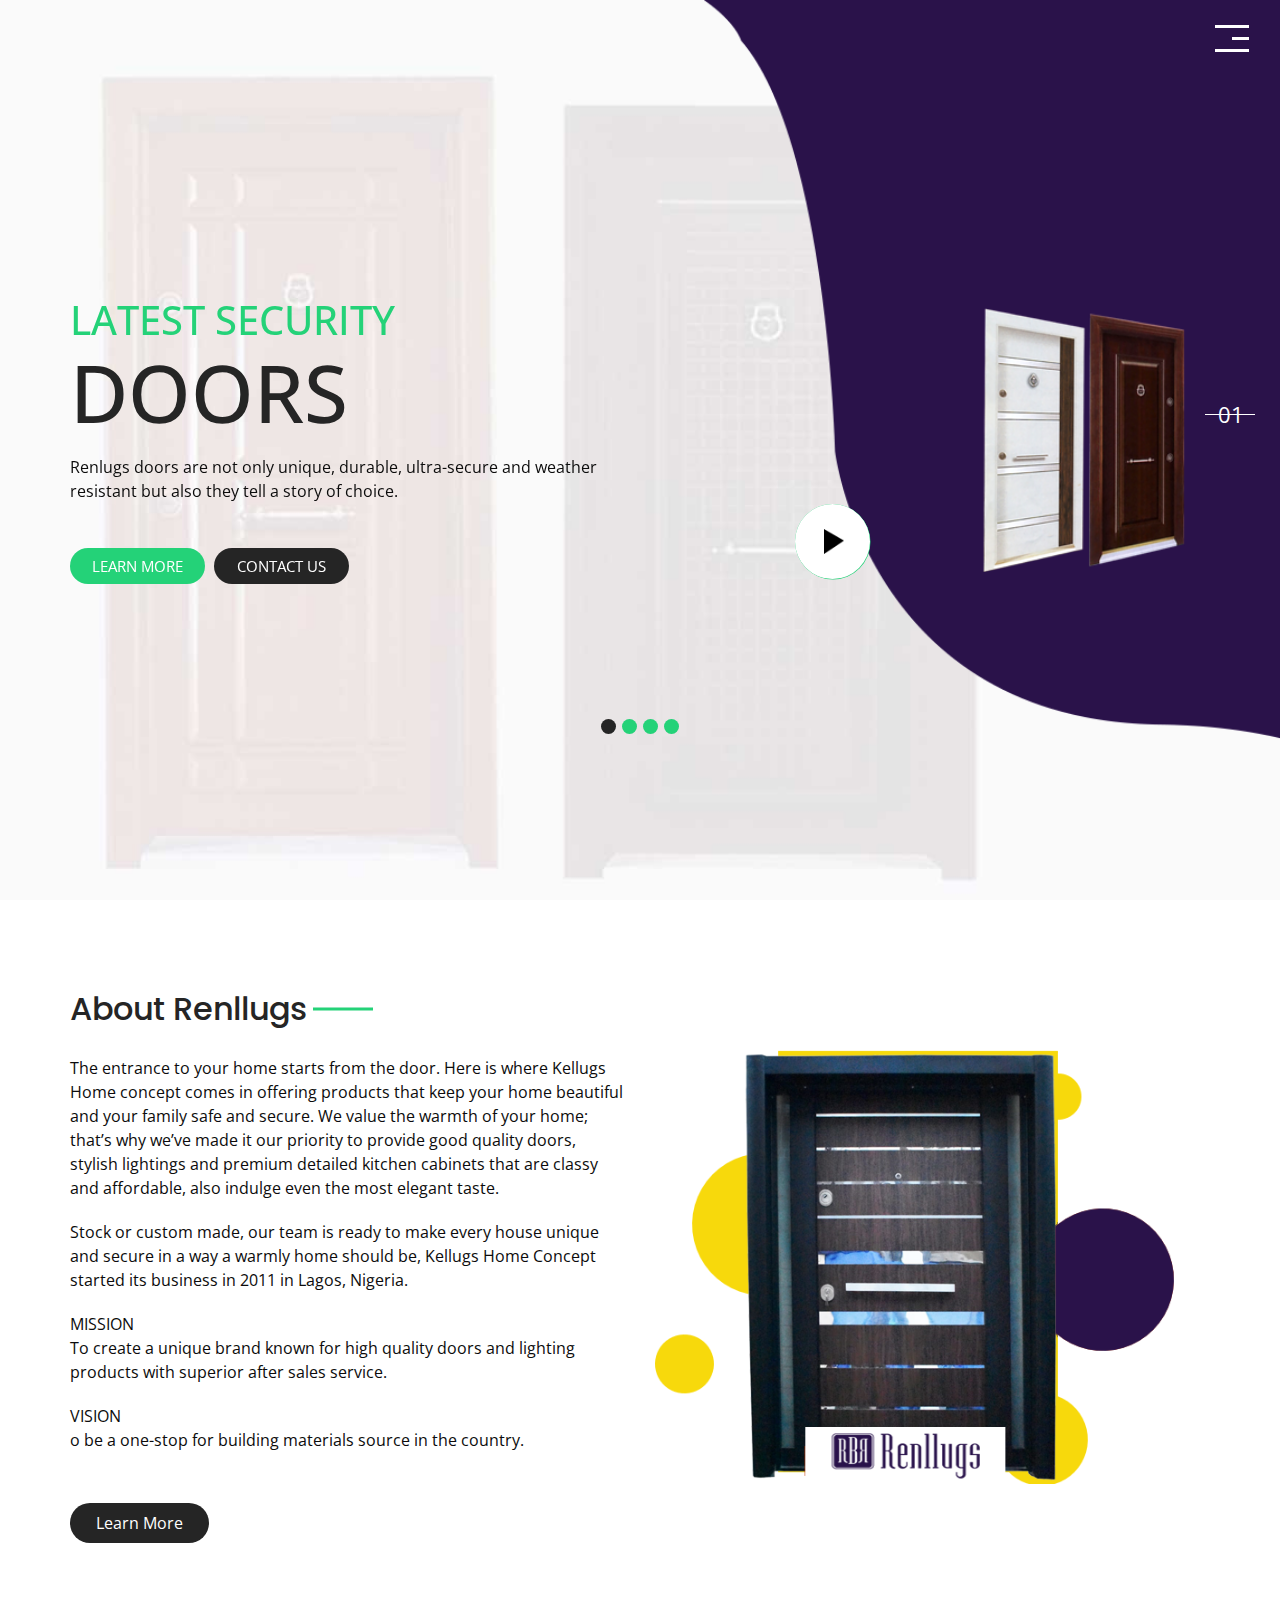
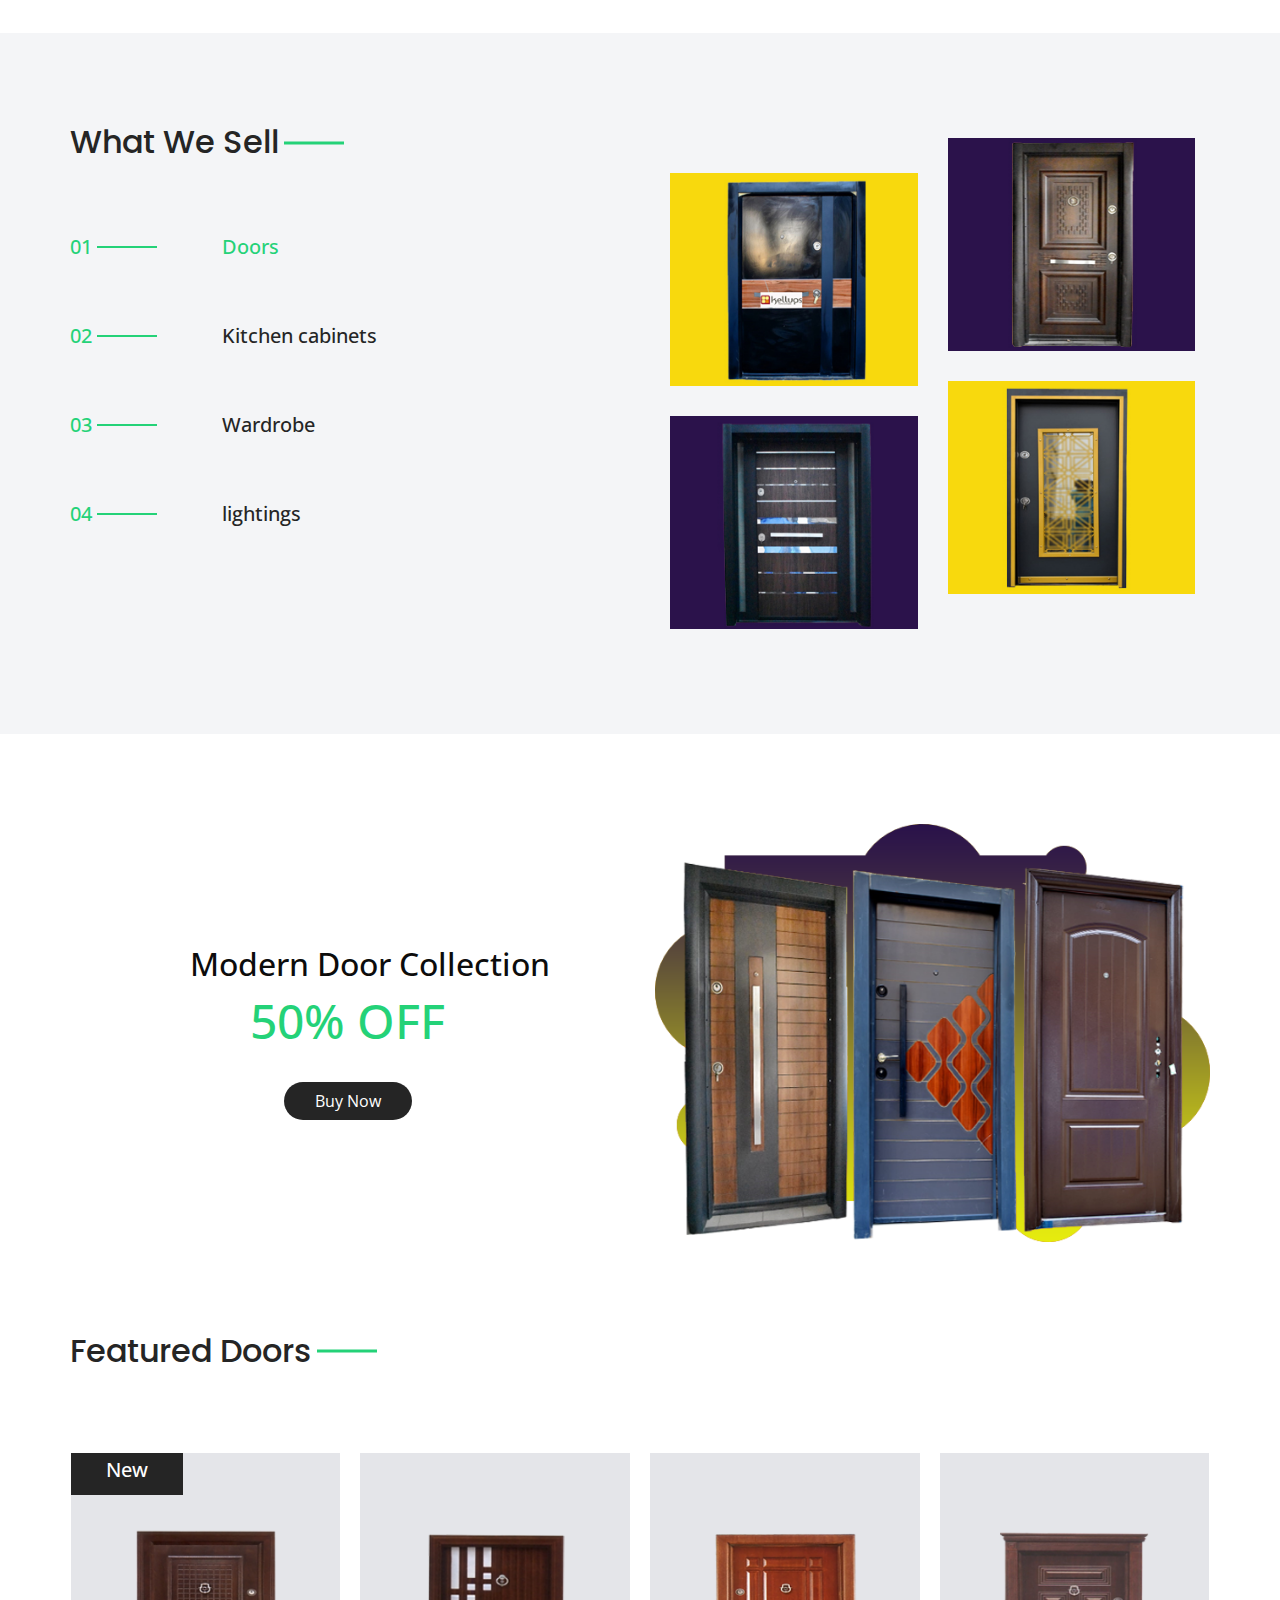
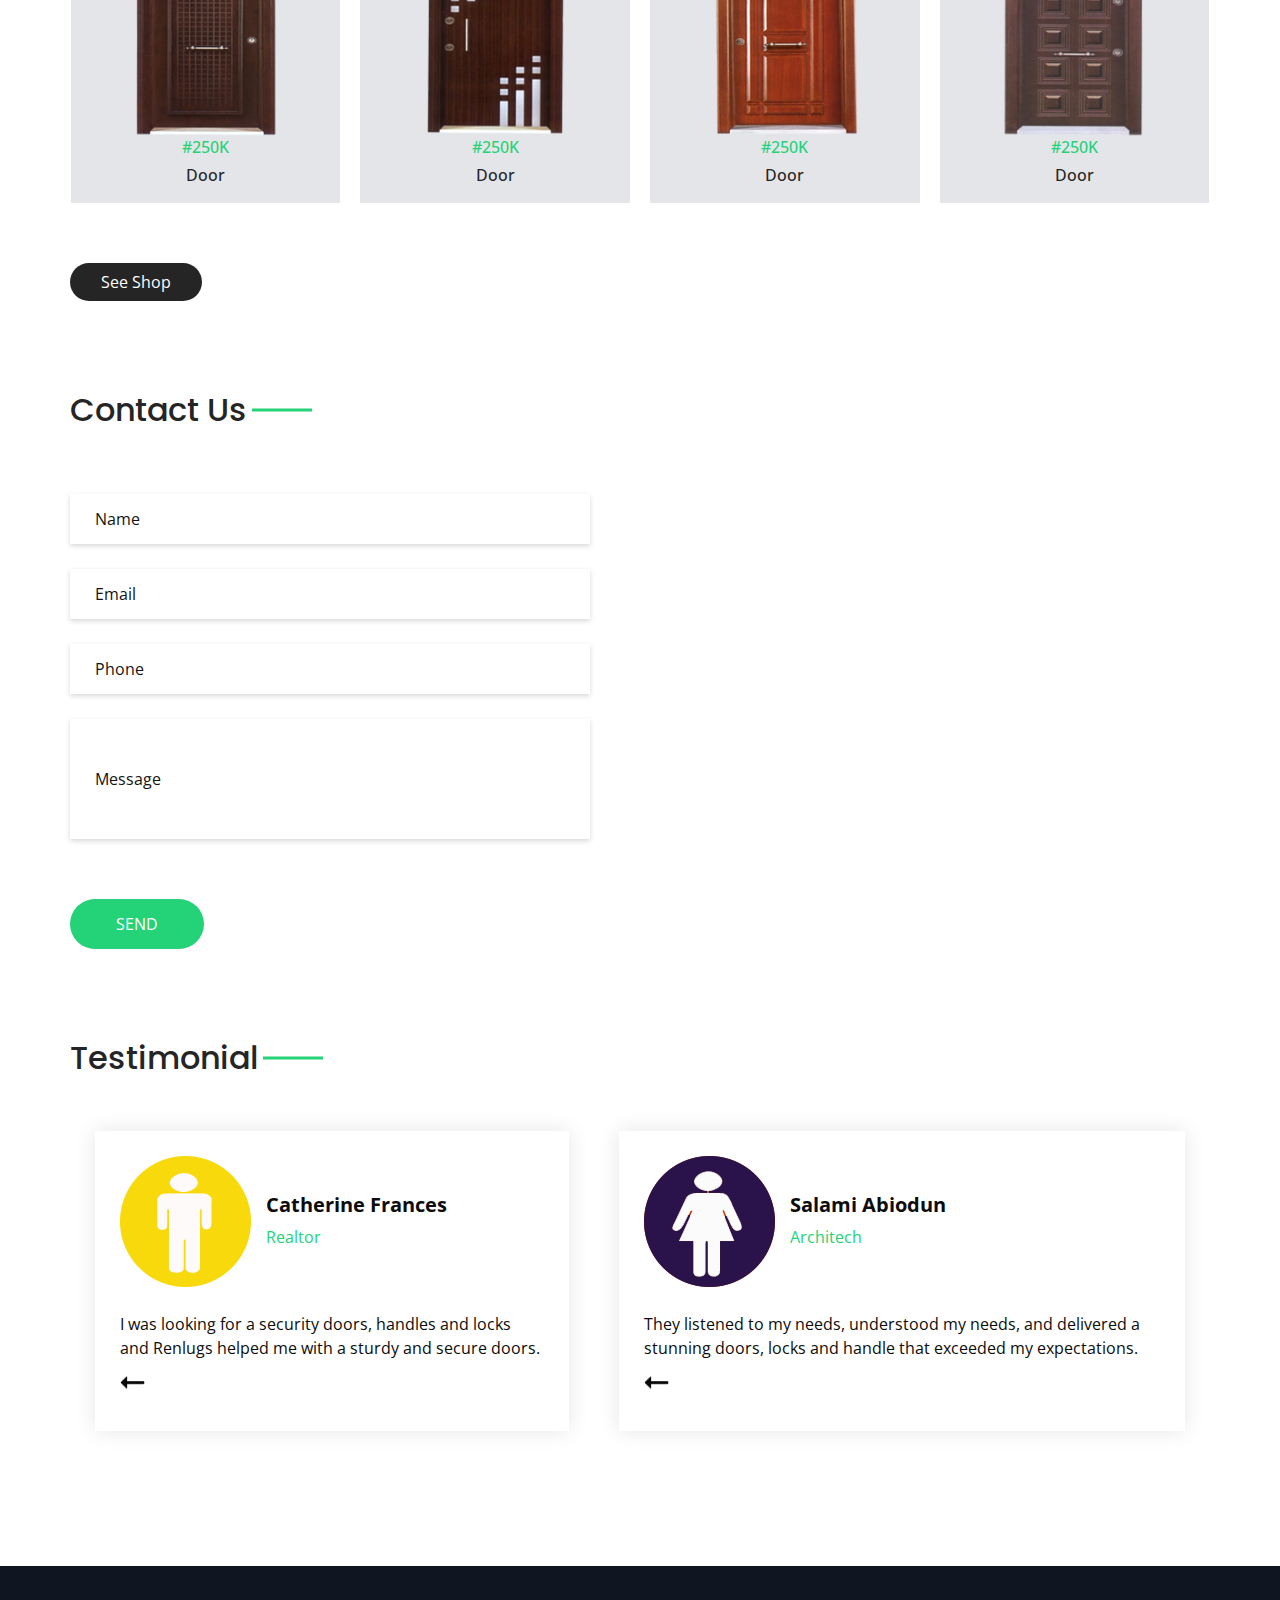
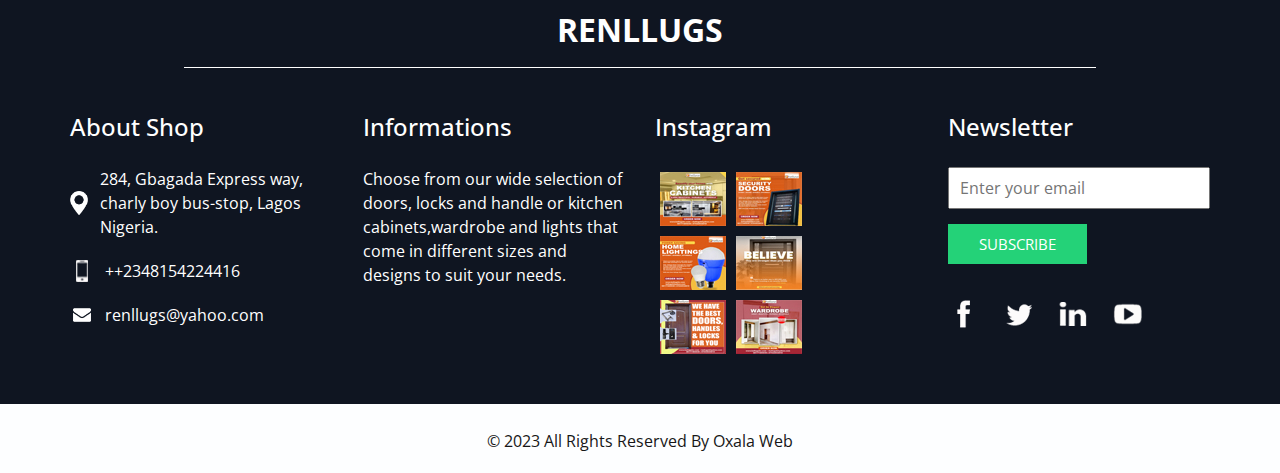
==== index.html @ b31d3976 "Update" ====
<!DOCTYPE html>
<html>

<head>
  <!-- Basic -->
  <meta charset="utf-8" />
  <meta http-equiv="X-UA-Compatible" content="IE=edge" />
  <!-- Mobile Metas -->
  <meta name="viewport" content="width=device-width, initial-scale=1, shrink-to-fit=no" />
  <!-- Site Metas -->
  <meta name="keywords" content="" />
  <meta name="description" content="" />
  <meta name="author" content="" />

  <title>Renllugs</title>

  <!-- slider stylesheet -->
  <link rel="stylesheet" type="text/css"
    href="https://cdnjs.cloudflare.com/ajax/libs/OwlCarousel2/2.1.3/assets/owl.carousel.min.css" />

  <!-- bootstrap core css -->
  <link rel="stylesheet" type="text/css" href="css/bootstrap.css" />

  <!-- fonts style -->
  <link href="https://fonts.googleapis.com/css?family=Open+Sans:400,700|Poppins:400,700&display=swap" rel="stylesheet">
  <!-- Custom styles for this template -->
  <link href="css/style.css" rel="stylesheet" />
  <!-- responsive style -->
  <link href="css/responsive.css" rel="stylesheet" />
</head>

<body>
  <div class="hero_area">
    <!-- header section strats -->
    <header class="header_section">
      <div class="container-fluid">
        <nav class="navbar navbar-expand-lg custom_nav-container">
          <a class="navbar-brand" href="index.html">
            <img src="images/logo.png" alt="" />
          </a>
          <button class="navbar-toggler" type="button" data-toggle="collapse" data-target="#navbarSupportedContent"
            aria-controls="navbarSupportedContent" aria-expanded="false" aria-label="Toggle navigation">
            <span class="navbar-toggler-icon"></span>
          </button>

          <div class="collapse navbar-collapse" id="navbarSupportedContent">
            <ul class="navbar-nav  ">
              <li class="nav-item active">
                <a class="nav-link" href="index.html">Home <span class="sr-only">(current)</span></a>
              </li>
              <li class="nav-item">
                <a class="nav-link" href="about.html"> About</a>
              </li>
              <li class="nav-item">
                <a class="nav-link" href="shop.html">Shop </a>
              </li>
              <li class="nav-item">
                <a class="nav-link" href="furniture.html"> Products </a>
              </li>
              <li class="nav-item">
                <a class="nav-link" href="contact.html">Contact us</a>
              </li>
            </ul>
            <div class="user_option">
              <a href="">
                <img src="images/user.png" alt="">
                <span>
                  Login
                </span>
              </a>
              <form class="form-inline my-2 my-lg-0 ml-0 ml-lg-4 mb-3 mb-lg-0">
                <button class="btn  my-2 my-sm-0 nav_search-btn" type="submit"></button>
              </form>
            </div>
          </div>
          <div>
            <div class="custom_menu-btn ">
              <button>
                <span class=" s-1">

                </span>
                <span class="s-2">

                </span>
                <span class="s-3">

                </span>
              </button>
            </div>
          </div>

        </nav>
      </div>
    </header>
    <!-- end header section -->
    <!-- slider section -->
    <section class="slider_section ">
      <div class="play_btn">
        <a href="#">
          <img src="images/play.png" alt="">
        </a>
      </div>
      <div class="number_box">
        <div>
          <ol class="carousel-indicators indicator-2">
            <li data-target="#carouselExampleIndicators" data-slide-to="0" class="active">01</li>
            <li data-target="#carouselExampleIndicators" data-slide-to="1">02</li>
            <li data-target="#carouselExampleIndicators" data-slide-to="2">03</li>
            <li data-target="#carouselExampleIndicators" data-slide-to="3">04</li>
          </ol>
        </div>
      </div>
      <div class="container">
        <div id="carouselExampleIndicators" class="carousel slide" data-ride="carousel">
          <ol class="carousel-indicators">
            <li data-target="#carouselExampleIndicators" data-slide-to="0" class="active"></li>
            <li data-target="#carouselExampleIndicators" data-slide-to="1"></li>
            <li data-target="#carouselExampleIndicators" data-slide-to="2"></li>
            <li data-target="#carouselExampleIndicators" data-slide-to="3"></li>
          </ol>
          <div class="carousel-inner">
            <div class="carousel-item active">
              <div class="row">
                <div class="col-md-6">
                  <div class="detail-box">
                    <h1>
                      Latest Security
                      <span>
                        Doors 
                      </span>
                    </h1>
                    <p>
                      Renlugs doors are not only unique, durable, ultra-secure and weather resistant but also they tell a story of choice.
                    </p>
                    <div class="btn-box">
                      <a href="" class="btn-1">
                        Learn More
                      </a>
                      <a href="" class="btn-2">
                        Contact us
                      </a>
                    </div>
                  </div>
                </div>
                <div class="col-md-6 img-container">
                  <div class="img-box">
                    <img src="images/doors.png" alt="doors">
                  </div>
                </div>
              </div>
            </div>
            <div class="carousel-item ">
              <div class="row">
                <div class="col-md-6">
                  <div class="detail-box">
                    <h1>
                      The Modern
                      <span>
                        Kitchen
                      </span>
                    </h1>
                    <p>
                      Kellugs Home concept create high-end and sleek kitchen cabinets with variable designs
                    </p>
                    <div class="btn-box">
                      <a href="" class="btn-1">
                        Read More
                      </a>
                      <a href="" class="btn-2">
                        Contact us
                      </a>
                    </div>
                  </div>
                </div>
                <div class="col-md-6 img-container">
                  <div class="img-box">
                    <img src="images/kitchen.png" alt="kitchen">
                  </div>
                </div>
              </div>
            </div>
            <div class="carousel-item ">
              <div class="row">
                <div class="col-md-6">
                  <div class="detail-box">
                    <h1>
                      Customised
                      <span>
                        Wardrobe
                      </span>
                    </h1>
                    <p>
                      Kellugs Home concept create modern, elegant and sleek kitchen cabinets for your home
                    </p>
                    <div class="btn-box">
                      <a href="" class="btn-1">
                        Read More
                      </a>
                      <a href="" class="btn-2">
                        Contact us
                      </a>
                    </div>
                  </div>
                </div>
                <div class="col-md-6 img-container">
                  <div class="img-box">
                    <img src="images/wardrobe.png" alt="wardrobe">
                  </div>
                </div>
              </div>
            </div>
            <div class="carousel-item ">
              <div class="row">
                <div class="col-md-6">
                  <div class="detail-box">
                    <h1>
                      Ambience
                      <span>
                        Lightings
                      </span>
                    </h1>
                    <p>
                      We sell elegant, energy efficient chandeliers, ceiling fittings and lightings that turn your home or office into a bright and cozy place
                    </p>
                    <div class="btn-box">
                      <a href="" class="btn-1">
                        Read More
                      </a>
                      <a href="" class="btn-2">
                        Contact us
                      </a>
                    </div>
                  </div>
                </div>
                <div class="col-md-6 img-container">
                  <div class="img-box">
                    <img src="images/lights.png" alt="">
                  </div>
                </div>
              </div>
            </div>
			<div class="carousel-item ">
              <div class="row">
                <div class="col-md-6">
                  <div class="detail-box">
                    <h1>
                      Durable
                      <span>
                       Accessories
                      </span>
                    </h1>
                    <p>
                      We sell energy efficient sockets, patress, switch and fittings turn your home or office into convinient zone
                    </p>
                    <div class="btn-box">
                      <a href="" class="btn-1">
                        Read More
                      </a>
                      <a href="" class="btn-2">
                        Contact us
                      </a>
                    </div>
                  </div>
                </div>
                <div class="col-md-6 img-container">
                  <div class="img-box">
                    <img src="images/accessories.png" alt="">
                  </div>
                </div>
              </div>
            </div>
          </div>
        </div>
      </div>
    </section>
    <!-- end slider section -->
  </div>


  <!-- about section -->

  <section class="about_section layout_padding">
    <div class="container">
      <div class="row">
        <div class="col-md-6">
          <div class="detail-box">
            <div class="heading_container">
              <h2>
                About Renllugs
              </h2>

            </div>
            <p>
              The entrance to your home starts from the door. Here is where Kellugs Home concept comes
			  in offering products that keep your home beautiful and your family safe and secure.
			  We value the warmth of your home; that’s why we’ve made it our priority to provide
			  good quality doors, stylish lightings and premium detailed kitchen cabinets that 
			  are classy and affordable, also indulge even the most elegant taste.
			  </p>
			  <p>Stock or custom made, our team is ready to make every house unique and secure in a way a warmly home should be,
			  Kellugs Home Concept started its business in 2011 in Lagos, Nigeria.
             </p>
			 <p>MISSION<br /> To create a unique brand known for high quality doors and lighting products with superior after sales service.</p>
			 <p>VISION<br />o be a one-stop for building materials source in the country. </p>
            <a href="">
              Learn More
            </a>
          </div>
        </div>
        <div class="col-md-6">
          <div class="img-box">
            <image src="images/about.png" alt="about">
          </div>
        </div>
      </div>
    </div>
  </section>

  <!-- end about section -->

  <!-- trending section -->

  <section class="trending_section layout_padding">
    <div id="accordion">
      <div class="container">
        <div class="row">
          <div class="col-md-6">
            <div class="detail-box">
              <div class="heading_container">
                <h2>
                  What We Sell
                </h2>
              </div>
              <div class="tab_container">
                <div class="t-link-box" data-toggle="collapse" data-target="#collapseOne" aria-expanded="true"
                  aria-controls="collapseOne">
                  <div class="number">
                    <h5>
                      01
                    </h5>
                  </div>
                  <hr>
                  <div class="t-name">
                    <h5>
                      Doors
                    </h5>
                  </div>
                </div>
                <div class="t-link-box collapsed" data-toggle="collapse" data-target="#collapseTwo"
                  aria-expanded="false" aria-controls="collapseTwo">
                  <div class="number">
                    <h5>
                      02
                    </h5>
                  </div>
                  <hr>
                  <div class="t-name">
                    <h5>
                      Kitchen cabinets
                    </h5>
                  </div>
                </div>
                <div class="t-link-box collapsed" data-toggle="collapse" data-target="#collapseThree"
                  aria-expanded="false" aria-controls="collapseThree">
                  <div class="number">
                    <h5>
                      03
                    </h5>
                  </div>
                  <hr>
                  <div class="t-name">
                    <h5>
                     Wardrobe
                    </h5>
                  </div>
                </div>
                <div class="t-link-box collapsed" data-toggle="collapse" data-target="#collapseFour"
                  aria-expanded="false" aria-controls="collapseFour">
                  <div class="number">
                    <h5>
                      04
                    </h5>
                  </div>
                  <hr>
                  <div class="t-name">
                    <h5>
                      lightings
                    </h5>
                  </div>
                </div>
              </div>
            </div>
          </div>
          <div class="col-md-6">
            <div class="collapse show" id="collapseOne" aria-labelledby="headingOne" data-parent="#accordion">
              <div class="img_container ">
                <div class="box b-1">
                  <div class="img-box">
                    <img src="images/t-1.jpg" alt="">
                  </div>
                  <div class="img-box">
                    <img src="images/t-2.jpg" alt="">
                  </div>
                </div>
                <div class="box b-2">
                  <div class="img-box">
                    <img src="images/t-3.jpg" alt="">
                  </div>
                  <div class="img-box">
                    <img src="images/t-4.jpg" alt="">
                  </div>
                </div>
              </div>
            </div>
            <div class="collapse" id="collapseTwo" aria-labelledby="headingTwo" data-parent="#accordion">
              <div class="img_container ">
                <div class="box b-1">
                  <div class="img-box">
                    <img src="images/t-5.jpg" alt="">
                  </div>
                  <div class="img-box">
                    <img src="images/t-6.jpg" alt="">
                  </div>
                </div>
                <div class="box b-2">

                  <div class="img-box">
                    <img src="images/t-7.jpg" alt="">
                  </div>
                  <div class="img-box">
                    <img src="images/t-8.jpg" alt="">
                  </div>
                </div>
              </div>
            </div>
            <div class="collapse" id="collapseThree" aria-labelledby="headingThree" data-parent="#accordion">
              <div class="img_container ">
                <div class="box b-1">
                  <div class="img-box">
                    <img src="images/t-9.jpg" alt="">
                  </div>
                  <div class="img-box">
                    <img src="images/t-10.jpg" alt="">
                  </div>
                </div>
                <div class="box b-2">
                  <div class="img-box">
                    <img src="images/t-11.jpg" alt="">
                  </div>
                  <div class="img-box">
                    <img src="images/t-12.jpg" alt="">
                  </div>
                </div>
              </div>
            </div>
            <div class="collapse" id="collapseFour" aria-labelledby="headingfour" data-parent="#accordion">
              <div class="img_container ">
                <div class="box b-1">
                  <div class="img-box">
                    <img src="images/t-13.jpg" alt="">
                  </div>

                  <div class="img-box">
                    <img src="images/t-14.jpg" alt="">
                  </div>
                </div>
                <div class="box b-2">
                  <div class="img-box">
                    <img src="images/t-15.jpg" alt="">
                  </div>
                  <div class="img-box">
                    <img src="images/t-16.jpg" alt="">
                  </div>
                </div>
              </div>
            </div>

          </div>
        </div>
      </div>
    </div>

  </section>

  <!-- end trending section -->

  <!-- discount section -->

  <section class="discount_section  layout_padding">
    <div class="container">
      <div class="row">
        <div class="col-md-6">
          <div class="detail-box">
            <h2>
              Modern Door Collection
            </h2>
            <h2 class="main_heading">
              50% OFF
            </h2>

            <div class="">
              <a href="">
                Buy Now
              </a>
            </div>
          </div>
        </div>
        <div class="col-md-6">
          <div class="img-box">
            <img src="images/discount-img.png" alt="">
          </div>
        </div>
      </div>
    </div>
  </section>


  <!-- end discount section -->

  <!-- brand section -->

  <section class="brand_section">
    <div class="container">
      <div class="heading_container">
        <h2>
          Featured Doors
        </h2>
      </div>
      <div class="brand_container layout_padding2">
        <div class="box">
          <a href="">
            <div class="new">
              <h5>
                New
              </h5>
            </div>
            <div class="img-box">
              <img src="images/p1.png" alt="">
            </div>
            <div class="detail-box">
              <h6 class="price">
                #250K
              </h6>
              <h6>
                 Door
              </h6>
            </div>
          </a>
        </div>
        <div class="box">
          <a href="">
            <div class="img-box">
              <img src="images/p2.png" alt="">
            </div>
            <div class="detail-box">
              <h6 class="price">
                #250K
              </h6>
              <h6>
                 Door
              </h6>
            </div>
          </a>
        </div>
        <div class="box">
          <a href="">
            <div class="img-box">
              <img src="images/p3.png" alt="">
            </div>
            <div class="detail-box">
              <h6 class="price">
                #250K
              </h6>
              <h6>
                Door
              </h6>
            </div>
          </a>
        </div>
        <div class="box">
          <a href="">
            <div class="img-box">
              <img src="images/p4.png" alt="">
            </div>
            <div class="detail-box">
              <h6 class="price">
                #250K
              </h6>
              <h6>
                 Door
              </h6>
            </div>
          </a>
        </div>
      </div>
      <a href="" class="brand-btn">
        See Shop
      </a>
    </div>
  </section>

  <!-- end brand section -->
  <!-- contact section -->

  <section class="contact_section layout_padding">
    <div class="container ">
      <div class="heading_container">
        <h2 class="">
          Contact Us
        </h2>
      </div>

    </div>
    <div class="container">
      <div class="row">
        <div class="col-md-6">
          <form action="">
            <div>
              <input type="text" placeholder="Name" />
            </div>
            <div>
              <input type="email" placeholder="Email" />
            </div>
            <div>
              <input type="text" placeholder="Phone" />
            </div>
            <div>
              <input type="text" class="message-box" placeholder="Message" />
            </div>
            <div class="d-flex ">
              <button>
                SEND
              </button>
            </div>
          </form>
        </div>
        <div class="col-md-6">
          <div class="map_container">
            <div class="map-responsive">
              <iframe
                src="https://www.google.com/maps/embed/v1/place?key=AIzaSyA0s1a7phLN0iaD6-UE7m4qP-z21pH0eSc&q=Eiffel+Tower+Paris+France"
                width="600" height="300" frameborder="0" style="border:0; width: 100%; height:100%"
                allowfullscreen></iframe>
            </div>
          </div>
        </div>
      </div>
    </div>
  </section>

  <!-- end contact section -->

  <!-- client section -->
  <section class="client_section layout_padding-bottom">
    <div class="container">
      <div class="heading_container">
        <h2>
          Testimonial
        </h2>
      </div>
    </div>

    <div class="container">
      <div class="client_container layout_padding2">
        <div class="client_box b-1">
          <div class="client-id">
            <div class="img-box">
              <img src="images/client-1.png" alt="" />
            </div>
            <div class="name">
              <h5>
                Catherine Frances
              </h5>
              <p>
                Realtor
              </p>
            </div>
          </div>
          <div class="detail">
            <p>
              I was looking for a security doors, handles and locks and  Renlugs helped me with a sturdy and secure doors. 
            </p>
            <div>
              <div class="arrow_img">
              </div>
            </div>
          </div>
        </div>
        <div class="client_box b-2">
          <div class="client-id">
            <div class="img-box">
              <img src="images/client-2.png" alt="" />
            </div>
            <div class="name">
              <h5>
               Salami Abiodun
              </h5>
              <p>
                Architech
              </p>

            </div>
          </div>
          <div class="detail">
            <p>
              They listened to my needs, understood my needs, and delivered a stunning doors, locks and handle that exceeded my expectations.
            </p>
            <div>
              <div class="arrow_img">
              </div>
            </div>
          </div>
        </div>
      </div>
    </div>
  </section>

  <!-- end client section -->

  <!-- info section -->
  <section class="info_section layout_padding2">
    <div class="container">
      <div class="info_logo">
        <h2>
          Renllugs
        </h2>
      </div>
      <div class="row">

        <div class="col-md-3">
          <div class="info_contact">
            <h5>
              About Shop
            </h5>
            <div>
              <div class="img-box">
                <img src="images/location-white.png" width="18px" alt="">
              </div>
              <p>
                284, Gbagada Express way, charly boy bus-stop, Lagos Nigeria.
              </p>
            </div>
            <div>
              <div class="img-box">
                <img src="images/telephone-white.png" width="12px" alt="">
              </div>
              <p>
                ++2348154224416
              </p>
            </div>
            <div>
              <div class="img-box">
                <img src="images/envelope-white.png" width="18px" alt="">
              </div>
              <p>
                renllugs@yahoo.com
              </p>
            </div>
          </div>
        </div>
        <div class="col-md-3">
          <div class="info_info">
            <h5>
              Informations
            </h5>
            <p>
              Choose from our wide selection of doors, locks and handle or kitchen cabinets,wardrobe and lights
			  that come in different sizes and designs to suit your needs.
            </p>
          </div>
        </div>

        <div class="col-md-3">
          <div class="info_insta">
            <h5>
              Instagram
            </h5>
            <div class="insta_container">
              <div>
                <a href="">
                  <div class="insta-box b-1">
                    <img src="images/i-1.jpg" alt="">
                  </div>
                </a>
                <a href="">
                  <div class="insta-box b-2">
                    <img src="images/i-2.jpg" alt="">
                  </div>
                </a>
              </div>

              <div>
                <a href="">
                  <div class="insta-box b-3">
                    <img src="images/i-3.jpg" alt="">
                  </div>
                </a>
                <a href="">
                  <div class="insta-box b-4">
                    <img src="images/i-4.jpg" alt="">
                  </div>
                </a>
              </div>
              <div>
                <a href="">
                  <div class="insta-box b-3">
                    <img src="images/i-5.jpg" alt="">
                  </div>
                </a>
                <a href="">
                  <div class="insta-box b-4">
                    <img src="images/i-6.jpg" alt="">
                  </div>
                </a>
              </div>
            </div>
          </div>
        </div>
        <div class="col-md-3">
          <div class="info_form ">
            <h5>
              Newsletter
            </h5>
            <form action="">
              <input type="email" placeholder="Enter your email">
              <button>
                Subscribe
              </button>
            </form>
            <div class="social_box">
              <a href="">
                <img src="images/fb.png" alt="">
              </a>
              <a href="">
                <img src="images/twitter.png" alt="">
              </a>
              <a href="">
                <img src="images/linkedin.png" alt="">
              </a>
              <a href="">
                <img src="images/youtube.png" alt="">
              </a>
            </div>
          </div>
        </div>
      </div>
    </div>
  </section>

  <!-- end info_section -->


  <!-- footer section -->
  <section class="container-fluid footer_section ">
    <div class="container">
      <p>
        &copy; 2023 All Rights Reserved By
        <a href="#">Oxala Web</a>
      </p>
    </div>
  </section>
  <!-- end  footer section -->


  <script type="text/javascript" src="js/jquery-3.4.1.min.js"></script>
  <script type="text/javascript" src="js/bootstrap.js"></script>
  <script type="text/javascript" src="https://cdnjs.cloudflare.com/ajax/libs/OwlCarousel2/2.2.1/owl.carousel.min.js">
  </script>
  <script type="text/javascript">
    $(".owl-carousel").owlCarousel({
      loop: true,
      margin: 10,
      nav: true,
      navText: [],
      autoplay: true,
      autoplayHoverPause: true,
      responsive: {
        0: {
          items: 1
        },
        420: {
          items: 2
        },
        1000: {
          items: 5
        }
      }

    });
  </script>
  <script>
    var nav = $("#navbarSupportedContent");
    var btn = $(".custom_menu-btn");
    btn.click
    btn.click(function (e) {

      e.preventDefault();
      nav.toggleClass("lg_nav-toggle");
      document.querySelector(".custom_menu-btn").classList.toggle("menu_btn-style")
    });
  </script>
  <script>
    $('.carousel').on('slid.bs.carousel', function () {
      $(".indicator-2 li").removeClass("active");
      indicators = $(".carousel-indicators li.active").data("slide-to");
      a = $(".indicator-2").find("[data-slide-to='" + indicators + "']").addClass("active");
      console.log(indicators);

    })
  </script>

</body>
</body>

</html>
---- css/style.css ----
body {
  font-family: 'Open Sans', sans-serif;
  color: #0c0c0c;
  background-color: #ffffff;
}

.layout_padding {
  padding-top: 90px;
  padding-bottom: 90px;
}

.layout_padding2 {
  padding: 45px 0;
}

.layout_padding2-top {
  padding-top: 45px;
  padding-bottom: 45px;
}

.layout_padding2-bottom {
  padding-bottom: 45px;
}

.layout_padding-top {
  padding-top: 90px;
}

.layout_padding-bottom {
  padding-bottom: 90px;
}

.heading_container {
  display: -webkit-box;
  display: -ms-flexbox;
  display: flex;
}

.heading_container h2 {
  color: #252525;
  position: relative;
  font-family: 'Poppins', sans-serif;
}

.heading_container h2::before {
  content: "";
  width: 60px;
  height: 3px;
  position: absolute;
  top: 50%;
  right: -5px;
  background-color: #24d278;
  -webkit-transform: translate(100%, -50%);
          transform: translate(100%, -50%);
}

/*header section*/
.hero_area {
  height: 100vh;
  background-image: url(../images/hero-bg.jpg);
  background-size: cover;
  position: relative;
  background-repeat: no-repeat;
  overflow: hidden;
}

.hero_area::after {
  content: "";
  position: absolute;
  bottom: 0;
  right: 0;
  width: 45%;
  height: 100%;
  background-image: url(../images/hero-side-bg.png);
  background-size: cover;
}

.sub_page .hero_area {
  height: auto;
  background-size: auto;
}

.hero_area.sub_pages {
  height: auto;
}

.header_section {
  overflow-x: hidden;
}

.header_section .container-fluid {
  padding-right: 25px;
  padding-left: 25px;
}

.header_section .nav_container {
  margin: 0 auto;
}

.header_section .user_option {
  display: -webkit-box;
  display: -ms-flexbox;
  display: flex;
  -webkit-box-align: center;
      -ms-flex-align: center;
          align-items: center;
}

.header_section .user_option a {
  display: -webkit-box;
  display: -ms-flexbox;
  display: flex;
  color: #ffffff;
  -webkit-box-align: center;
      -ms-flex-align: center;
          align-items: center;
}

.header_section .user_option a img {
  min-width: 20px;
  height: 20px;
  margin-right: 5px;
}

.custom_nav-container.navbar-expand-lg .navbar-nav .nav-item .nav-link {
  padding: 10px 15px;
  color: #060606;
  text-align: center;
  text-transform: uppercase;
}

.custom_nav-container.navbar-expand-lg .navbar-nav .nav-item.active .nav-link, .custom_nav-container.navbar-expand-lg .navbar-nav .nav-item:hover .nav-link {
  color: #24d278;
}

a,
a:hover,
a:focus {
  text-decoration: none;
}

a:hover,
a:focus {
  color: initial;
}

.btn,
.btn:focus {
  outline: none !important;
  -webkit-box-shadow: none;
          box-shadow: none;
}

.custom_nav-container .nav_search-btn {
  background-image: url(../images/search-icon.png);
  background-size: 17px;
  background-repeat: no-repeat;
  background-position-y: 7px;
  width: 35px;
  height: 35px;
  padding: 0;
  border: none;
}

.custom_nav-container form {
  padding-top: 7px;
}

.navbar-brand {
  margin-right: 5%;
  display: -webkit-box;
  display: -ms-flexbox;
  display: flex;
  -webkit-box-align: center;
      -ms-flex-align: center;
          align-items: center;
}

.navbar-brand img {
  width: 70px;
}

.custom_nav-container {
  z-index: 99999;
  padding: 0;
  height: 70px;
}

.custom_nav-container .navbar-toggler {
  outline: none;
}

.custom_nav-container .navbar-toggler .navbar-toggler-icon {
  background-image: url(../images/menu.png);
  background-size: 50px;
  width: 30px;
  height: 30px;
}

.lg_toggl-btn {
  background-color: transparent;
  border: none;
  outline: none;
  width: 56px;
  height: 40px;
  cursor: pointer;
}

.lg_toggl-btn:focus {
  outline: none;
}

.login_btn-container {
  padding-top: 30px;
}

.login_btn-container a {
  color: #24d278;
  text-transform: uppercase;
}

/*end header section*/
/* slider section */
.slider_section {
  height: calc(90% - 70px);
  display: -webkit-box;
  display: -ms-flexbox;
  display: flex;
  -webkit-box-align: center;
      -ms-flex-align: center;
          align-items: center;
}

.slider_section .container {
  position: relative;
  z-index: 2;
}

.slider_section .number_box {
  width: 50px;
  position: absolute;
  right: 25px;
  top: 46%;
  display: -webkit-box;
  display: -ms-flexbox;
  display: flex;
  -webkit-box-orient: vertical;
  -webkit-box-direction: normal;
      -ms-flex-direction: column;
          flex-direction: column;
  -webkit-box-align: center;
      -ms-flex-align: center;
          align-items: center;
  color: #ffffff;
  -webkit-transform: translateY(-50%);
          transform: translateY(-50%);
  z-index: 2;
  font-size: 22px;
}

.slider_section .number_box::before {
  content: "";
  width: 50px;
  height: 1px;
  background-color: #ffffff;
  position: absolute;
  top: 50%;
  left: 50%;
  -webkit-transform: translate(-50%, -50%);
          transform: translate(-50%, -50%);
}

.slider_section .row {
  -webkit-box-align: center;
      -ms-flex-align: center;
          align-items: center;
}

.slider_section .detail-box h1 {
  color: #24d278;
  text-transform: uppercase;
}

.slider_section .detail-box h1 span {
  font-size: 5rem;
  color: #252525;
}

.slider_section .detail-box p {
  margin-top: 15px;
}

.slider_section .detail-box .btn-box {
  margin-top: 45px;
}

.slider_section .detail-box .btn-box a {
  text-transform: uppercase;
  text-align: center;
  width: 135px;
  font-size: 15px;
}

.slider_section .detail-box .btn-box .btn-1 {
  display: inline-block;
  padding: 6px 0;
  background-color: #24d278;
  color: #ffffff;
  -webkit-transition: all 0.3s;
  transition: all 0.3s;
  border: 1px solid transparent;
  border-radius: 20px;
  margin-right: 5px;
}

.slider_section .detail-box .btn-box .btn-1:hover {
  background-color: transparent;
  border-color: #24d278;
  color: #24d278;
}

.slider_section .detail-box .btn-box .btn-2 {
  display: inline-block;
  padding: 6px 0;
  background-color: #252525;
  color: #ffffff;
  -webkit-transition: all 0.3s;
  transition: all 0.3s;
  border: 1px solid transparent;
  border-radius: 20px;
}

.slider_section .detail-box .btn-box .btn-2:hover {
  background-color: transparent;
  border-color: #252525;
  color: #252525;
}

.slider_section .img-container {
  position: relative;
  display: -webkit-box;
  display: -ms-flexbox;
  display: flex;
  -webkit-box-pack: end;
      -ms-flex-pack: end;
          justify-content: flex-end;
}

.slider_section .img-container .img-box {
  width: 250px;
}

.slider_section .img-container .img-box img {
  width: 100%;
}

.slider_section .play_btn {
  background-color: #24d278;
  display: -webkit-box;
  display: -ms-flexbox;
  display: flex;
  -webkit-box-align: center;
      -ms-flex-align: center;
          align-items: center;
  -webkit-box-pack: center;
      -ms-flex-pack: center;
          justify-content: center;
  border-radius: 100%;
  width: 75px;
  height: 75px;
  position: absolute;
  z-index: 3;
  top: 56%;
  right: 32%;
}

.slider_section .play_btn a {
  background-color: #ffffff;
  display: -webkit-box;
  display: -ms-flexbox;
  display: flex;
  -webkit-box-align: center;
      -ms-flex-align: center;
          align-items: center;
  -webkit-box-pack: center;
      -ms-flex-pack: center;
          justify-content: center;
  border-radius: 100%;
  width: 75px;
  height: 75px;
  position: relative;
  z-index: 5;
}

.slider_section .play_btn img {
  width: 20px;
  margin-left: 3px;
}

.slider_section .play_btn::before {
  content: "";
  width: 100%;
  height: 100%;
  position: absolute;
  top: 50%;
  left: 50%;
  background-color: #24d278;
  opacity: 1;
  border-radius: 100%;
  -webkit-transform: translate(-50%, -50%);
          transform: translate(-50%, -50%);
}

.slider_section .play_btn::before {
  z-index: 2;
  -webkit-animation: before-animation 1500ms infinite;
          animation: before-animation 1500ms infinite;
}

@-webkit-keyframes before-animation {
  0% {
    -webkit-transform: translateX(-50%) translateY(-50%) translateZ(0) scale(1);
            transform: translateX(-50%) translateY(-50%) translateZ(0) scale(1);
    opacity: 1;
  }
  100% {
    -webkit-transform: translateX(-50%) translateY(-50%) translateZ(0) scale(1.5);
            transform: translateX(-50%) translateY(-50%) translateZ(0) scale(1.5);
    opacity: 1;
  }
}

@keyframes before-animation {
  0% {
    -webkit-transform: translateX(-50%) translateY(-50%) translateZ(0) scale(1);
            transform: translateX(-50%) translateY(-50%) translateZ(0) scale(1);
    opacity: 1;
  }
  100% {
    -webkit-transform: translateX(-50%) translateY(-50%) translateZ(0) scale(1.5);
            transform: translateX(-50%) translateY(-50%) translateZ(0) scale(1.5);
    opacity: 1;
  }
}

.slider_section .carousel-indicators {
  margin: 0;
  -webkit-box-align: center;
      -ms-flex-align: center;
          align-items: center;
  -webkit-box-pack: center;
      -ms-flex-pack: center;
          justify-content: center;
  bottom: -150px;
}

.slider_section .carousel-indicators li {
  width: 15px;
  height: 15px;
  border-radius: 100%;
  background-color: #24d278;
  opacity: 1;
  border: none;
  background-clip: unset;
}

.slider_section .carousel-indicators li.active {
  background-color: #252525;
}

.slider_section ol.carousel-indicators.indicator-2 {
  position: unset;
}

.slider_section ol.carousel-indicators.indicator-2 li {
  width: 25px;
  height: 25px;
  text-indent: 0px;
  text-align: center;
  line-height: 25px;
  color: #ffffff;
  margin: 0;
  background-color: transparent;
  opacity: 1;
  border: none;
  display: none;
}

.slider_section ol.carousel-indicators.indicator-2 li.active {
  display: block;
}

.about_section .row {
  -webkit-box-align: center;
      -ms-flex-align: center;
          align-items: center;
}

.about_section .detail-box p {
  margin-top: 20px;
}

.about_section .detail-box a {
  display: inline-block;
  padding: 7px 25px;
  background-color: #252525;
  color: #ffffff;
  -webkit-transition: all 0.3s;
  transition: all 0.3s;
  border: 1px solid transparent;
  border-radius: 20px;
  margin-top: 35px;
}

.about_section .detail-box a:hover {
  background-color: transparent;
  border-color: #252525;
  color: #252525;
}

.about_section .img-box img {
  width: 100%;
}

.trending_section {
  background-color: #f4f5f7;
}

.trending_section .tab_container .t-link-box {
  margin: 65px 0;
  color: #24d278;
  display: -webkit-box;
  display: -ms-flexbox;
  display: flex;
  -webkit-box-align: center;
      -ms-flex-align: center;
          align-items: center;
  -webkit-box-pack: start;
      -ms-flex-pack: start;
          justify-content: flex-start;
}

.trending_section .tab_container .t-link-box h5 {
  margin: 0;
}

.trending_section .tab_container .t-link-box hr {
  background-color: #24d278;
  width: 60px;
  height: 1.5px;
  border: none;
  margin: 0 65px 0 5px;
}

.trending_section .tab_container .t-link-box .t-name {
  color: #252525;
}

.trending_section .tab_container .t-link-box:hover {
  cursor: pointer;
}

.trending_section .tab_container .t-link-box[aria-expanded="true"] .t-name {
  color: #24d278;
}

.trending_section .img_container {
  display: -webkit-box;
  display: -ms-flexbox;
  display: flex;
}

.trending_section .img_container .box {
  display: -webkit-box;
  display: -ms-flexbox;
  display: flex;
  -webkit-box-orient: vertical;
  -webkit-box-direction: normal;
      -ms-flex-direction: column;
          flex-direction: column;
}

.trending_section .img_container .box .img-box {
  margin: 15px;
}

.trending_section .img_container .box .img-box img {
  width: 100%;
}

.trending_section .img_container .box.b-1 {
  padding-top: 35px;
}

.discount_section .row {
  -webkit-box-align: center;
      -ms-flex-align: center;
          align-items: center;
}

.discount_section .detail-box {
  display: -webkit-box;
  display: -ms-flexbox;
  display: flex;
  -webkit-box-orient: vertical;
  -webkit-box-direction: normal;
      -ms-flex-direction: column;
          flex-direction: column;
  -webkit-box-align: center;
      -ms-flex-align: center;
          align-items: center;
}

.discount_section .detail-box h2 {
  padding-left: 45px;
}

.discount_section .detail-box h2.main_heading {
  font-size: 3rem;
  padding: 0;
  color: #24d278;
  text-transform: uppercase;
}

.discount_section .detail-box a {
  display: inline-block;
  padding: 6px 30px;
  background-color: #252525;
  color: #ffffff;
  -webkit-transition: all 0.3s;
  transition: all 0.3s;
  border: 1px solid transparent;
  border-radius: 20px;
  margin-top: 25px;
}

.discount_section .detail-box a:hover {
  background-color: transparent;
  border-color: #252525;
  color: #252525;
}

.discount_section .img-box img {
  width: 100%;
}

.brand_section .brand_container {
  display: -webkit-box;
  display: -ms-flexbox;
  display: flex;
  -webkit-box-pack: center;
      -ms-flex-pack: center;
          justify-content: center;
  -ms-flex-wrap: wrap;
      flex-wrap: wrap;
  margin: 0 -10px;
}

.brand_section .brand_container .box {
  position: relative;
  text-align: center;
  background-color: #e4e5e9;
  padding: 75px 35px 10px 35px;
  margin: 30px 10px 0 10px;
  min-width: 225px;
  -webkit-box-flex: 0;
      -ms-flex: 0 0 23.24670%;
          flex: 0 0 23.24670%;
}

.brand_section .brand_container .box h6 {
  color: #252525;
}

.brand_section .brand_container .box h6.price {
  color: #24d278;
}

.brand_section .brand_container .box .new {
  position: absolute;
  top: 0;
  left: 0;
  padding: 5px 35px;
  background-color: #252525;
  color: #ffffff;
}

.brand_section .brand_container .box .new h6 {
  margin: 0;
}

.brand_section .brand_container .box .img-box img {
  width: 100%;
}

.brand_section .brand_container .box:hover {
  background-color: #24d278;
}

.brand_section .brand_container .box:hover h6.price {
  color: #252525;
}

.brand_section .brand-btn {
  display: inline-block;
  padding: 6px 30px;
  background-color: #252525;
  color: #ffffff;
  -webkit-transition: all 0.3s;
  transition: all 0.3s;
  border: 1px solid transparent;
  border-radius: 20px;
  margin-top: 15px;
}

.brand_section .brand-btn:hover {
  background-color: transparent;
  border-color: #252525;
  color: #252525;
}

.contact_section {
  position: relative;
}

.contact_section .design-box {
  position: absolute;
  bottom: 50%;
  -webkit-transform: translateY(50%);
          transform: translateY(50%);
  right: 0;
  width: 75px;
}

.contact_section .design-box img {
  width: 100%;
}

.contact_section h2 {
  margin-bottom: 65px;
}

.contact_section form {
  padding-right: 35px;
}

.contact_section input {
  width: 100%;
  border: none;
  height: 50px;
  margin-bottom: 25px;
  padding-left: 25px;
  background-color: transparent;
  outline: none;
  color: #101010;
  -webkit-box-shadow: 0px 2px 5px 0px rgba(0, 0, 0, 0.16);
  box-shadow: 0px 2px 5px 0px rgba(0, 0, 0, 0.16);
}

.contact_section input::-webkit-input-placeholder {
  color: #131313;
}

.contact_section input:-ms-input-placeholder {
  color: #131313;
}

.contact_section input::-ms-input-placeholder {
  color: #131313;
}

.contact_section input::placeholder {
  color: #131313;
}

.contact_section input.message-box {
  height: 120px;
}

.contact_section button {
  display: inline-block;
  padding: 12px 45px;
  background-color: #24d278;
  color: #ffffff;
  -webkit-transition: all 0.3s;
  transition: all 0.3s;
  border: 1px solid transparent;
  border-radius: 30px;
  border-radius: 30px;
  color: #fff;
  margin-top: 35px;
}

.contact_section button:hover {
  background-color: transparent;
  border-color: #24d278;
  color: #24d278;
}

.contact_section .map_container {
  height: 100%;
  padding-bottom: 110px;
}

.contact_section .map_container .map-responsive {
  height: 100%;
}

.client_section .custom_heading-container {
  -webkit-box-pack: center;
      -ms-flex-pack: center;
          justify-content: center;
}

.client_section .client_container {
  display: -webkit-box;
  display: -ms-flexbox;
  display: flex;
  -webkit-box-align: start;
      -ms-flex-align: start;
          align-items: flex-start;
}

.client_section .client_box {
  margin-left: 25px;
  margin-right: 25px;
  padding: 25px;
  -webkit-box-shadow: 0px 0px 20px 0 rgba(0, 0, 0, 0.1);
          box-shadow: 0px 0px 20px 0 rgba(0, 0, 0, 0.1);
}

.client_section .client_box .client-id {
  display: -webkit-box;
  display: -ms-flexbox;
  display: flex;
  -webkit-box-align: center;
      -ms-flex-align: center;
          align-items: center;
}

.client_section .client_box .client-id .img-box img {
  width: 100%;
}

.client_section .client_box .client-id .name {
  margin-left: 15px;
}

.client_section .client_box .client-id .name h5 {
  font-weight: bold;
}

.client_section .client_box .client-id .name p {
  color: #24d278;
  margin: 0;
}

.client_section .client_box .detail {
  margin-top: 25px;
}

.client_section .client_box:hover {
  background-color: #f3f3f3;
  -webkit-box-shadow: none;
          box-shadow: none;
}

.client_section .client_box:hover .arrow_img {
  background-image: url(../images/arrow-green.png);
}

.client_section .client_box .arrow_img {
  width: 50px;
  height: 30px;
  background-image: url(../images/arrow.png);
  background-size: 25px;
  background-repeat: no-repeat;
}

.info_section {
  background-color: #0f1521;
  color: #ffffff;
}

.info_section .info_logo {
  width: 80%;
  margin: 0 auto 45px auto;
  padding-bottom: 10px;
  text-align: center;
  border-bottom: 1px solid #ffffff;
}

.info_section .info_logo h2 {
  text-transform: uppercase;
  font-weight: bold;
}

.info_section h5 {
  margin-bottom: 25px;
  font-size: 24px;
}

.info_section .info_insta .insta_container > div {
  display: -webkit-box;
  display: -ms-flexbox;
  display: flex;
}

.info_section .info_insta .insta_container img {
  width: 100%;
}

.info_section .info_insta .insta_container .insta-box {
  margin: 5px;
  display: -webkit-box;
  display: -ms-flexbox;
  display: flex;
  -webkit-box-align: stretch;
      -ms-flex-align: stretch;
          align-items: stretch;
}

.info_section .info_contact .img-box {
  width: 35px;
  display: -webkit-box;
  display: -ms-flexbox;
  display: flex;
  -webkit-box-pack: center;
      -ms-flex-pack: center;
          justify-content: center;
}

.info_section .info_contact p {
  margin: 0;
}

.info_section .info_contact > div {
  display: -webkit-box;
  display: -ms-flexbox;
  display: flex;
  -webkit-box-align: center;
      -ms-flex-align: center;
          align-items: center;
  margin: 20px 0;
}

.info_section .info_contact > div img {
  height: auto;
  margin-right: 12px;
}

.info_section .info_form form input {
  outline: none;
  width: 100%;
  padding: 7px 10px;
}

.info_section .info_form form button {
  display: inline-block;
  padding: 8px 30px;
  background-color: #24d278;
  color: #ffffff;
  -webkit-transition: all 0.3s;
  transition: all 0.3s;
  border: 1px solid transparent;
  border-radius: 0;
  margin-top: 15px;
  text-transform: uppercase;
  font-size: 15px;
}

.info_section .info_form form button:hover {
  background-color: transparent;
  border-color: #24d278;
  color: #24d278;
}

.info_section .info_form .social_box {
  margin-top: 35px;
  width: 100%;
  display: -webkit-box;
  display: -ms-flexbox;
  display: flex;
}

.info_section .info_form .social_box a {
  margin-right: 25px;
}

/* footer section*/
.footer_section {
  display: -webkit-box;
  display: -ms-flexbox;
  display: flex;
  -webkit-box-orient: vertical;
  -webkit-box-direction: normal;
      -ms-flex-direction: column;
          flex-direction: column;
  -webkit-box-pack: center;
      -ms-flex-pack: center;
          justify-content: center;
  background-color: #fdfeff;
}

.footer_section p {
  color: #171717;
  margin: 0;
  padding: 25px 0 20px 0;
  margin: 0 auto;
  text-align: center;
}

.footer_section a {
  color: #171717;
}

/* end footer section*/
#navbarSupportedContent {
  -webkit-transform: translateX(100vw);
          transform: translateX(100vw);
  opacity: 0;
  -webkit-transition: all 0.3s ease-in;
  transition: all 0.3s ease-in;
  -webkit-box-pack: justify;
      -ms-flex-pack: justify;
          justify-content: space-between;
  -webkit-box-align: center;
      -ms-flex-align: center;
          align-items: center;
}

#navbarSupportedContent.lg_nav-toggle {
  -webkit-transform: translateX(0);
          transform: translateX(0);
  opacity: 1;
}

.custom_menu-btn button {
  margin-top: 12px;
  outline: none;
  border: none;
  background-color: transparent;
}

.custom_menu-btn button span {
  display: block;
  width: 34px;
  height: 3.5px;
  background-color: #fff;
  margin: 8.5px 0;
  -webkit-transition: all 0.3s;
  transition: all 0.3s;
}

.custom_menu-btn .s-2 {
  -webkit-transition: all 0.1s;
  transition: all 0.1s;
  width: 17px;
  margin-left: auto;
}

.menu_btn-style button .s-1 {
  -webkit-transform: rotate(45deg) translate(7px, 10px);
          transform: rotate(45deg) translate(7px, 10px);
}

.menu_btn-style button .s-2 {
  -webkit-transform: translateX(100px);
          transform: translateX(100px);
}

.menu_btn-style button .s-3 {
  -webkit-transform: rotate(-45deg) translate(7px, -10px);
          transform: rotate(-45deg) translate(7px, -10px);
}
/*# sourceMappingURL=style.css.map */
---- css/responsive.css ----
@media (max-width: 1120px) {
  .slider_section .detail-box .btn-box a {
    margin-bottom: 10px;
  }

  .slider_section .play_btn {
    right: 25%;
  }
}

@media (max-width: 992px) {
  #navbarSupportedContent {
    opacity: 1;
    transform: none;
  }

  .sub_page .hero_area::after {
    display: none;
  }

  .navbar-toggler {
    padding: 0.25rem 0;
  }

  .slider_section .play_btn {
    top: 20%;
    right: 30%;
  }

  .header_section .user_option {
    display: none;
  }

  .custom_menu-btn {
    display: none;
  }

  .navbar-nav {
    align-items: center;
  }

  .custom_nav-container .navbar-toggler {
    margin-left: auto;
  }

  .custom_nav-container {
    padding: 15px 0;
    height: auto;
  }

  .brand_section {
    text-align: center;
  }
}

@media (max-width: 768px) {
  .hero_area {
    height: auto;
  }

  .hero_area::after {
    background-image: none;
    background-color: #1fd778;
    width: 100%;
    height: 450px;
  }

  .slider_section {
    text-align: center;
  }

  .slider_section .detail-box {
    margin-bottom: 45px;
  }

  .slider_section .img-container {
    justify-content: center;
  }

  .slider_section .play_btn {
    top: initial;
    bottom: 450px;
    right: 50%;
    transform: translate(50%, 50%);
  }

  .hero_area {
    background: none;
  }

  .slider_section {
    padding-top: 35px;
  }

  .slider_section .detail-box h1 span {
    font-size: 4rem;
  }

  .slider_section .img-box {
    margin: 40px 0;
  }

  .slider_section .img-box {
    margin-top: 125px;
    margin-bottom: 90px;
  }

  .slider_section .carousel-indicators {
    bottom: 25px;
  }

  .slider_section .carousel-indicators li {
    background-color: #fefefe;
  }

  .slider_section .number_box {
    display: none;
  }

  .about_section .detail-box {
    margin-bottom: 45px;
  }

  .discount_section .detail-box {
    margin-bottom: 45px;
  }

  .discount_section .detail-box {
    text-align: center;
  }



  .discount_section .detail-box h2 {
    padding: 0;
  }

  .client_section .client_container {
    flex-direction: column;
  }

  .client_section .client_box.b-1 {
    margin-bottom: 45px;
  }

  .info_section .col-md-3 {
    display: flex;
    flex-direction: column;
    align-items: center;
    text-align: center;
    margin: 15px 0;
  }

  .info_section .box {
    justify-content: center;
  }

  .info_section .box {

    justify-content: center;
    display: flex;
    flex-direction: column;
    align-items: center;
  }

  .contact_section form {
    padding: 0;
    margin-bottom: 45px;
  }

  .info_section .info_form .social_box {
    justify-content: center;
  }

  .info_section .info_form .social_box a {
    margin: 0 10px;
  }

  .contact_section .map_container {
    padding: 0;
  }
}

@media (max-width: 576px) {
  .slider_section .detail-box h1 {
    font-size: 2.5rem;
  }

  .slider_section .detail-box h1 span {
    font-size: 3.5rem;
  }

  .slider_section .play_btn,
  .slider_section .play_btn a {
    width: 55px;
    height: 55px;
  }



  .slider_section .play_btn img {
    width: 15px;
  }
}

@media (max-width: 480px) {}

@media (max-width: 420px) {
  .slider_section .detail-box h1 {
    font-size: 2rem;
  }

  .slider_section .detail-box h1 span {
    font-size: 3rem;
  }
}

@media (max-width: 360px) {}

@media (min-width: 1200px) {
  .container {
    max-width: 1170px;
  }
}
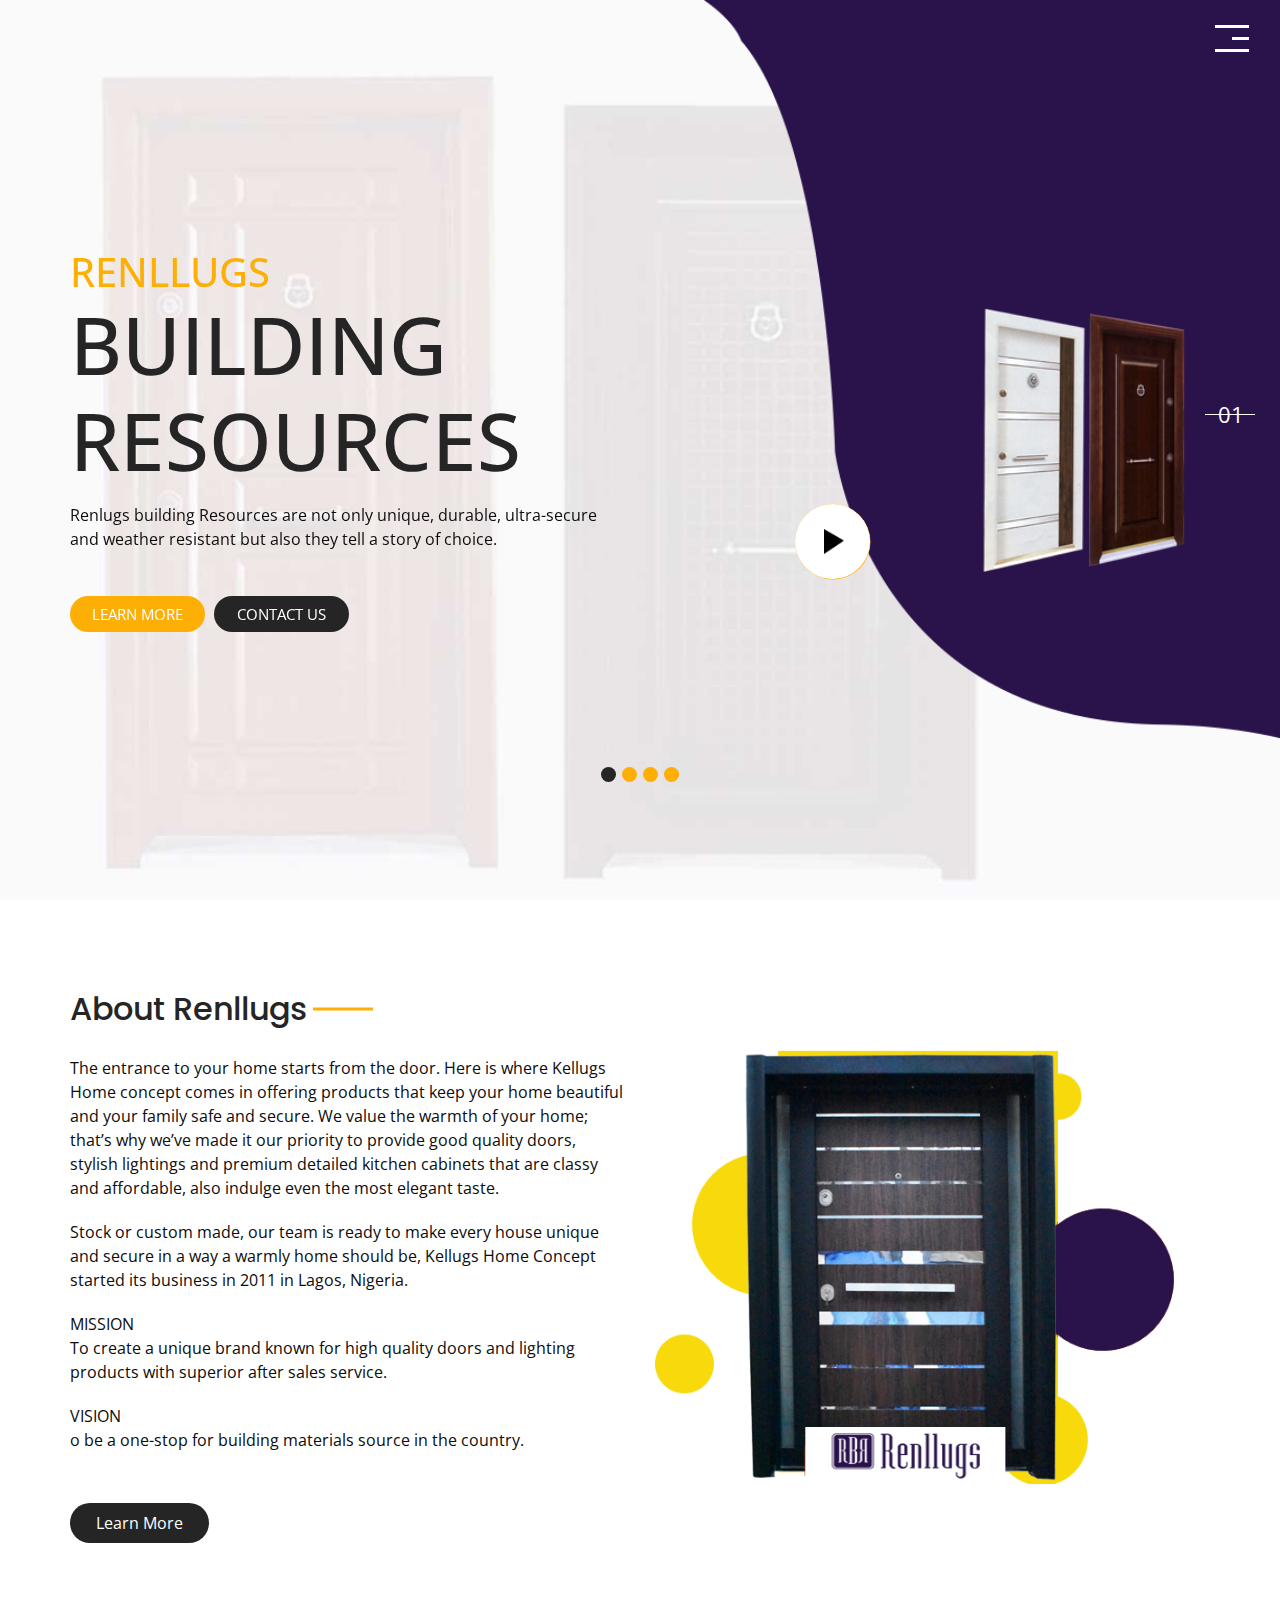
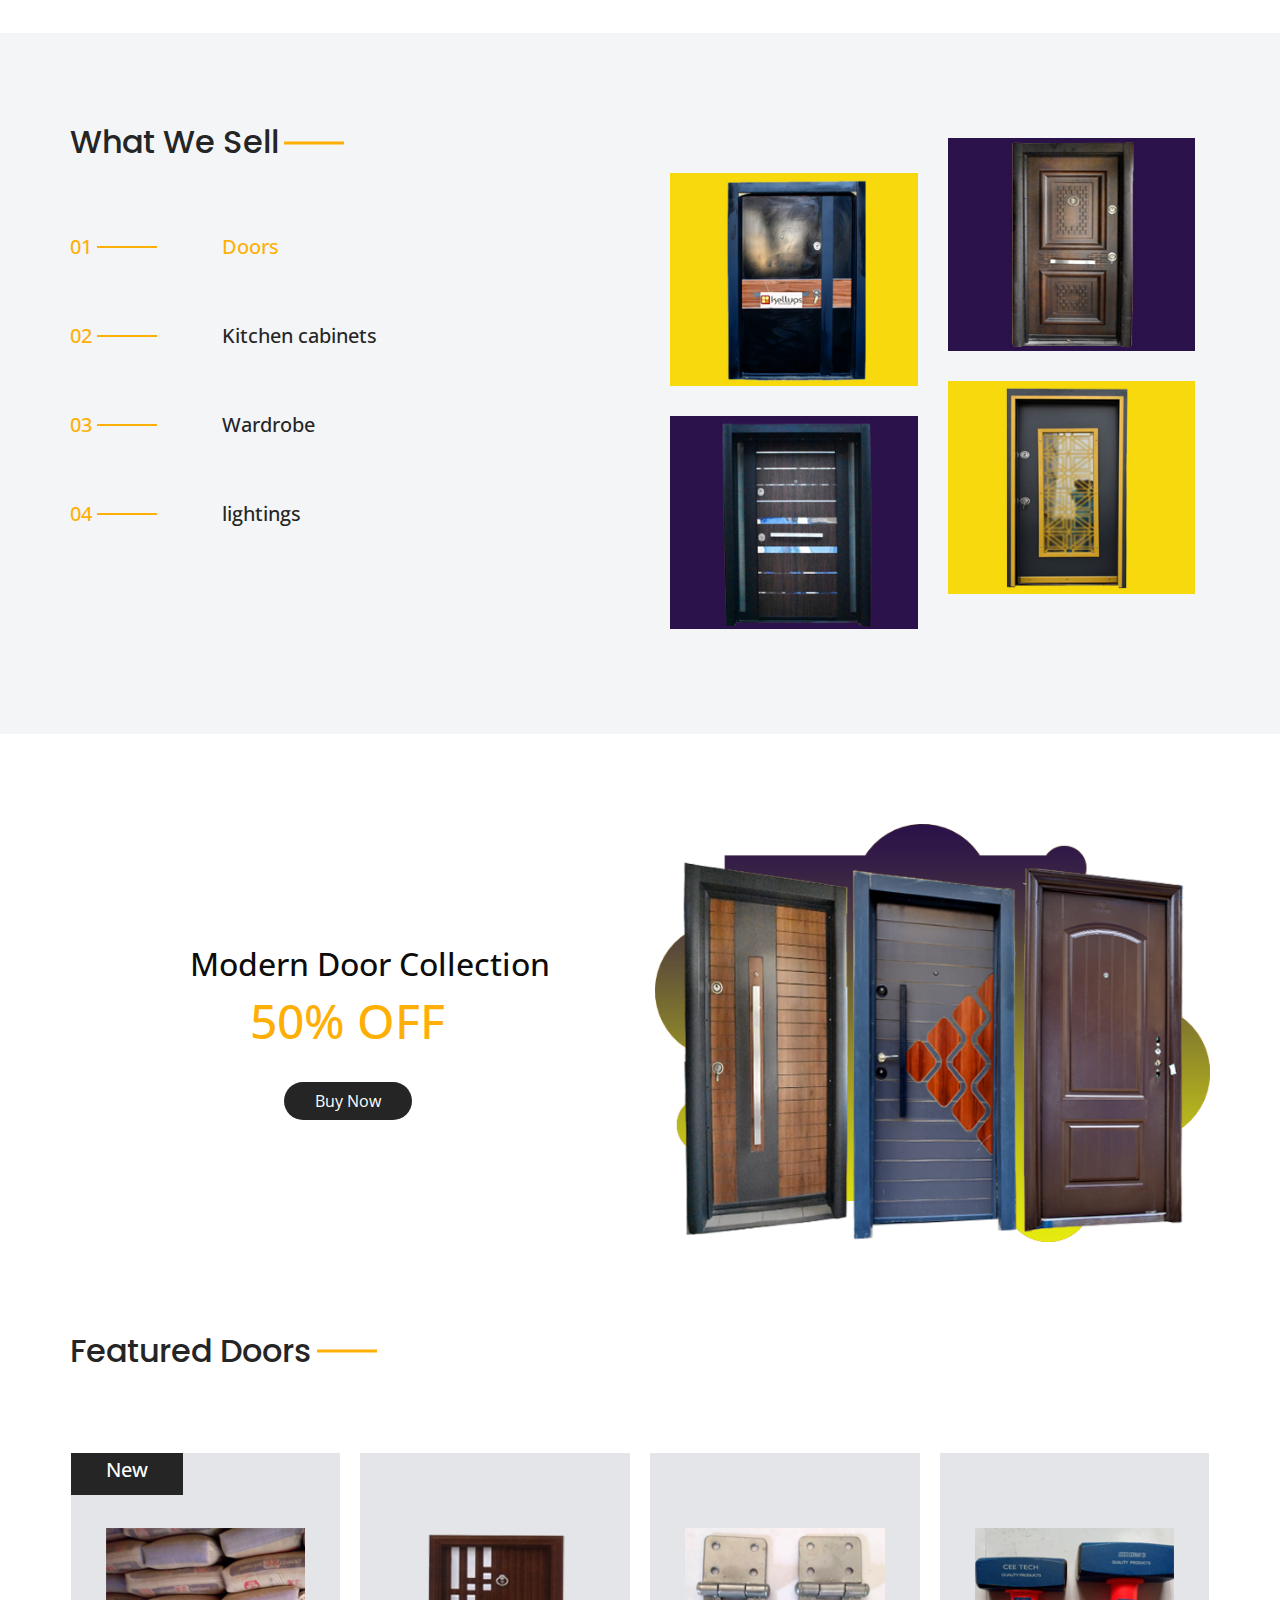
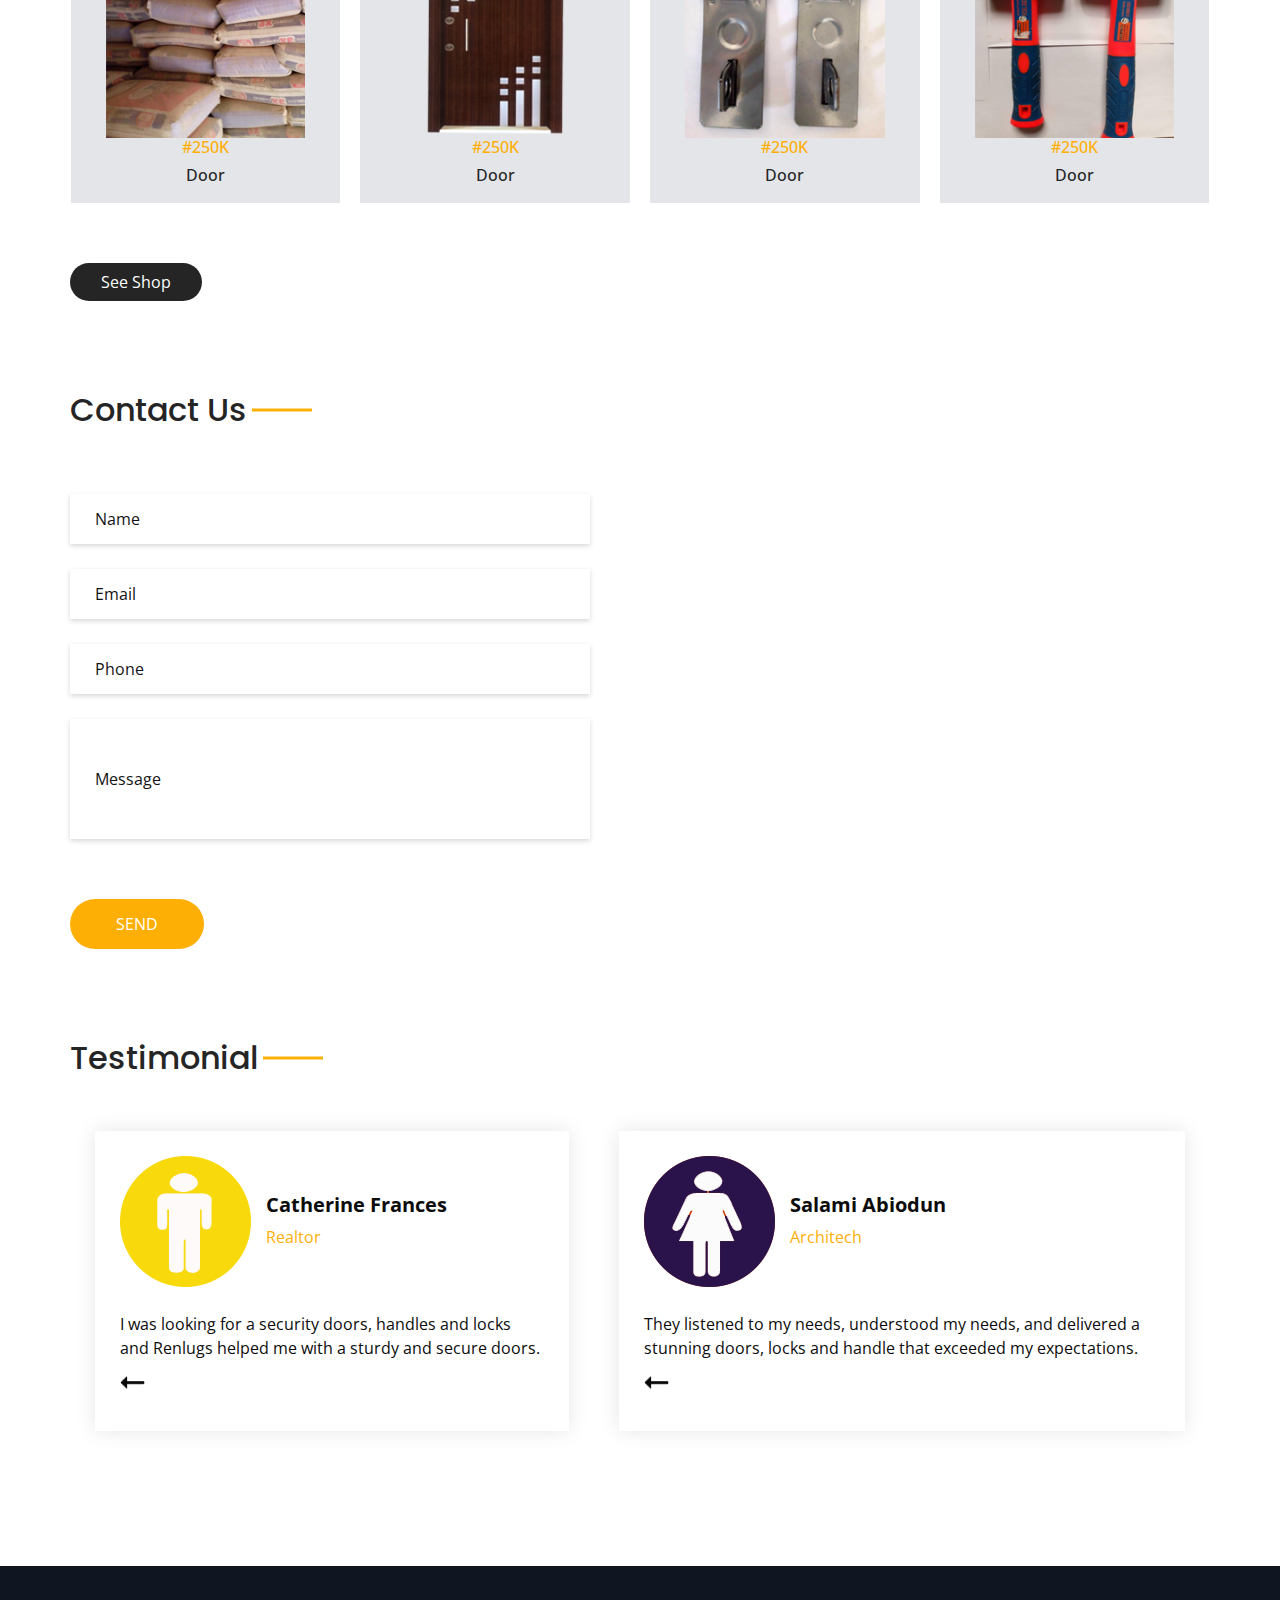
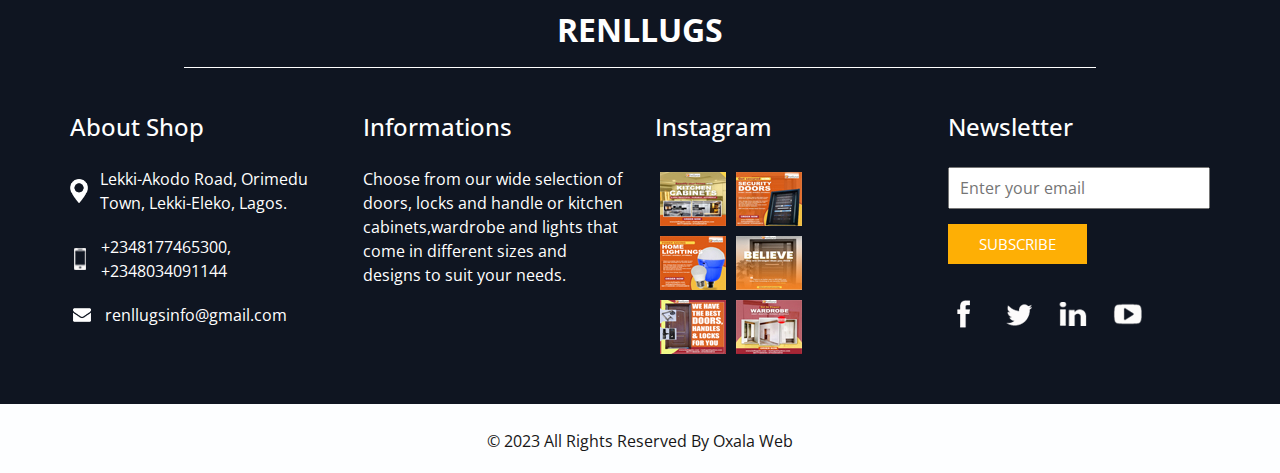
==== commit 973ef166: "shop, color and loo" ====
--- a/index.html
+++ b/index.html
@@ -124,13 +124,13 @@
                 <div class="col-md-6">
                   <div class="detail-box">
                     <h1>
-                      Latest Security
+                      Renllugs 
                       <span>
-                        Doors 
+                        Building Resources 
                       </span>
                     </h1>
                     <p>
-                      Renlugs doors are not only unique, durable, ultra-secure and weather resistant but also they tell a story of choice.
+                      Renlugs building Resources are not only unique, durable, ultra-secure and weather resistant but also they tell a story of choice.
                     </p>
                     <div class="btn-box">
                       <a href="" class="btn-1">
@@ -737,7 +737,7 @@
                 <img src="images/location-white.png" width="18px" alt="">
               </div>
               <p>
-                284, Gbagada Express way, charly boy bus-stop, Lagos Nigeria.
+                Lekki-Akodo Road, Orimedu Town, Lekki-Eleko, Lagos.
               </p>
             </div>
             <div>
@@ -745,7 +745,7 @@
                 <img src="images/telephone-white.png" width="12px" alt="">
               </div>
               <p>
-                ++2348154224416
+                 +2348177465300, +2348034091144
               </p>
             </div>
             <div>
@@ -753,7 +753,7 @@
                 <img src="images/envelope-white.png" width="18px" alt="">
               </div>
               <p>
-                renllugs@yahoo.com
+                renllugsinfo@gmail.com
               </p>
             </div>
           </div>
--- a/css/style.css
+++ b/css/style.css
@@ -49,7 +49,7 @@
   position: absolute;
   top: 50%;
   right: -5px;
-  background-color: #24d278;
+  background-color: #feaf05;
   -webkit-transform: translate(100%, -50%);
           transform: translate(100%, -50%);
 }
@@ -130,7 +130,7 @@
 }
 
 .custom_nav-container.navbar-expand-lg .navbar-nav .nav-item.active .nav-link, .custom_nav-container.navbar-expand-lg .navbar-nav .nav-item:hover .nav-link {
-  color: #24d278;
+  color: #feaf05;
 }
 
 a,
@@ -215,7 +215,7 @@
 }
 
 .login_btn-container a {
-  color: #24d278;
+  color: #feaf05;
   text-transform: uppercase;
 }
 
@@ -277,7 +277,7 @@
 }
 
 .slider_section .detail-box h1 {
-  color: #24d278;
+  color: #feaf05;
   text-transform: uppercase;
 }
 
@@ -304,7 +304,7 @@
 .slider_section .detail-box .btn-box .btn-1 {
   display: inline-block;
   padding: 6px 0;
-  background-color: #24d278;
+  background-color: #feaf05;
   color: #ffffff;
   -webkit-transition: all 0.3s;
   transition: all 0.3s;
@@ -315,8 +315,8 @@
 
 .slider_section .detail-box .btn-box .btn-1:hover {
   background-color: transparent;
-  border-color: #24d278;
-  color: #24d278;
+  border-color: #feaf05;
+  color: #feaf05;
 }
 
 .slider_section .detail-box .btn-box .btn-2 {
@@ -355,7 +355,7 @@
 }
 
 .slider_section .play_btn {
-  background-color: #24d278;
+  background-color: #feaf05;
   display: -webkit-box;
   display: -ms-flexbox;
   display: flex;
@@ -404,7 +404,7 @@
   position: absolute;
   top: 50%;
   left: 50%;
-  background-color: #24d278;
+  background-color: #feaf05;
   opacity: 1;
   border-radius: 100%;
   -webkit-transform: translate(-50%, -50%);
@@ -458,7 +458,7 @@
   width: 15px;
   height: 15px;
   border-radius: 100%;
-  background-color: #24d278;
+  background-color: #feaf05;
   opacity: 1;
   border: none;
   background-clip: unset;
@@ -528,7 +528,7 @@
 
 .trending_section .tab_container .t-link-box {
   margin: 65px 0;
-  color: #24d278;
+  color: #feaf05;
   display: -webkit-box;
   display: -ms-flexbox;
   display: flex;
@@ -545,7 +545,7 @@
 }
 
 .trending_section .tab_container .t-link-box hr {
-  background-color: #24d278;
+  background-color: #feaf05;
   width: 60px;
   height: 1.5px;
   border: none;
@@ -561,7 +561,7 @@
 }
 
 .trending_section .tab_container .t-link-box[aria-expanded="true"] .t-name {
-  color: #24d278;
+  color: #feaf05;
 }
 
 .trending_section .img_container {
@@ -618,7 +618,7 @@
 .discount_section .detail-box h2.main_heading {
   font-size: 3rem;
   padding: 0;
-  color: #24d278;
+  color: #feaf05;
   text-transform: uppercase;
 }
 
@@ -673,7 +673,7 @@
 }
 
 .brand_section .brand_container .box h6.price {
-  color: #24d278;
+  color: #feaf05;
 }
 
 .brand_section .brand_container .box .new {
@@ -694,7 +694,7 @@
 }
 
 .brand_section .brand_container .box:hover {
-  background-color: #24d278;
+  background-color: #feaf05;
 }
 
 .brand_section .brand_container .box:hover h6.price {
@@ -780,7 +780,7 @@
 .contact_section button {
   display: inline-block;
   padding: 12px 45px;
-  background-color: #24d278;
+  background-color: #feaf05;
   color: #ffffff;
   -webkit-transition: all 0.3s;
   transition: all 0.3s;
@@ -793,8 +793,8 @@
 
 .contact_section button:hover {
   background-color: transparent;
-  border-color: #24d278;
-  color: #24d278;
+  border-color: #feaf05;
+  color: #feaf05;
 }
 
 .contact_section .map_container {
@@ -851,7 +851,7 @@
 }
 
 .client_section .client_box .client-id .name p {
-  color: #24d278;
+  color: #feaf05;
   margin: 0;
 }
 
@@ -958,7 +958,7 @@
 .info_section .info_form form button {
   display: inline-block;
   padding: 8px 30px;
-  background-color: #24d278;
+  background-color: #feaf05;
   color: #ffffff;
   -webkit-transition: all 0.3s;
   transition: all 0.3s;
@@ -971,8 +971,8 @@
 
 .info_section .info_form form button:hover {
   background-color: transparent;
-  border-color: #24d278;
-  color: #24d278;
+  border-color: #feaf05;
+  color: #feaf05;
 }
 
 .info_section .info_form .social_box {
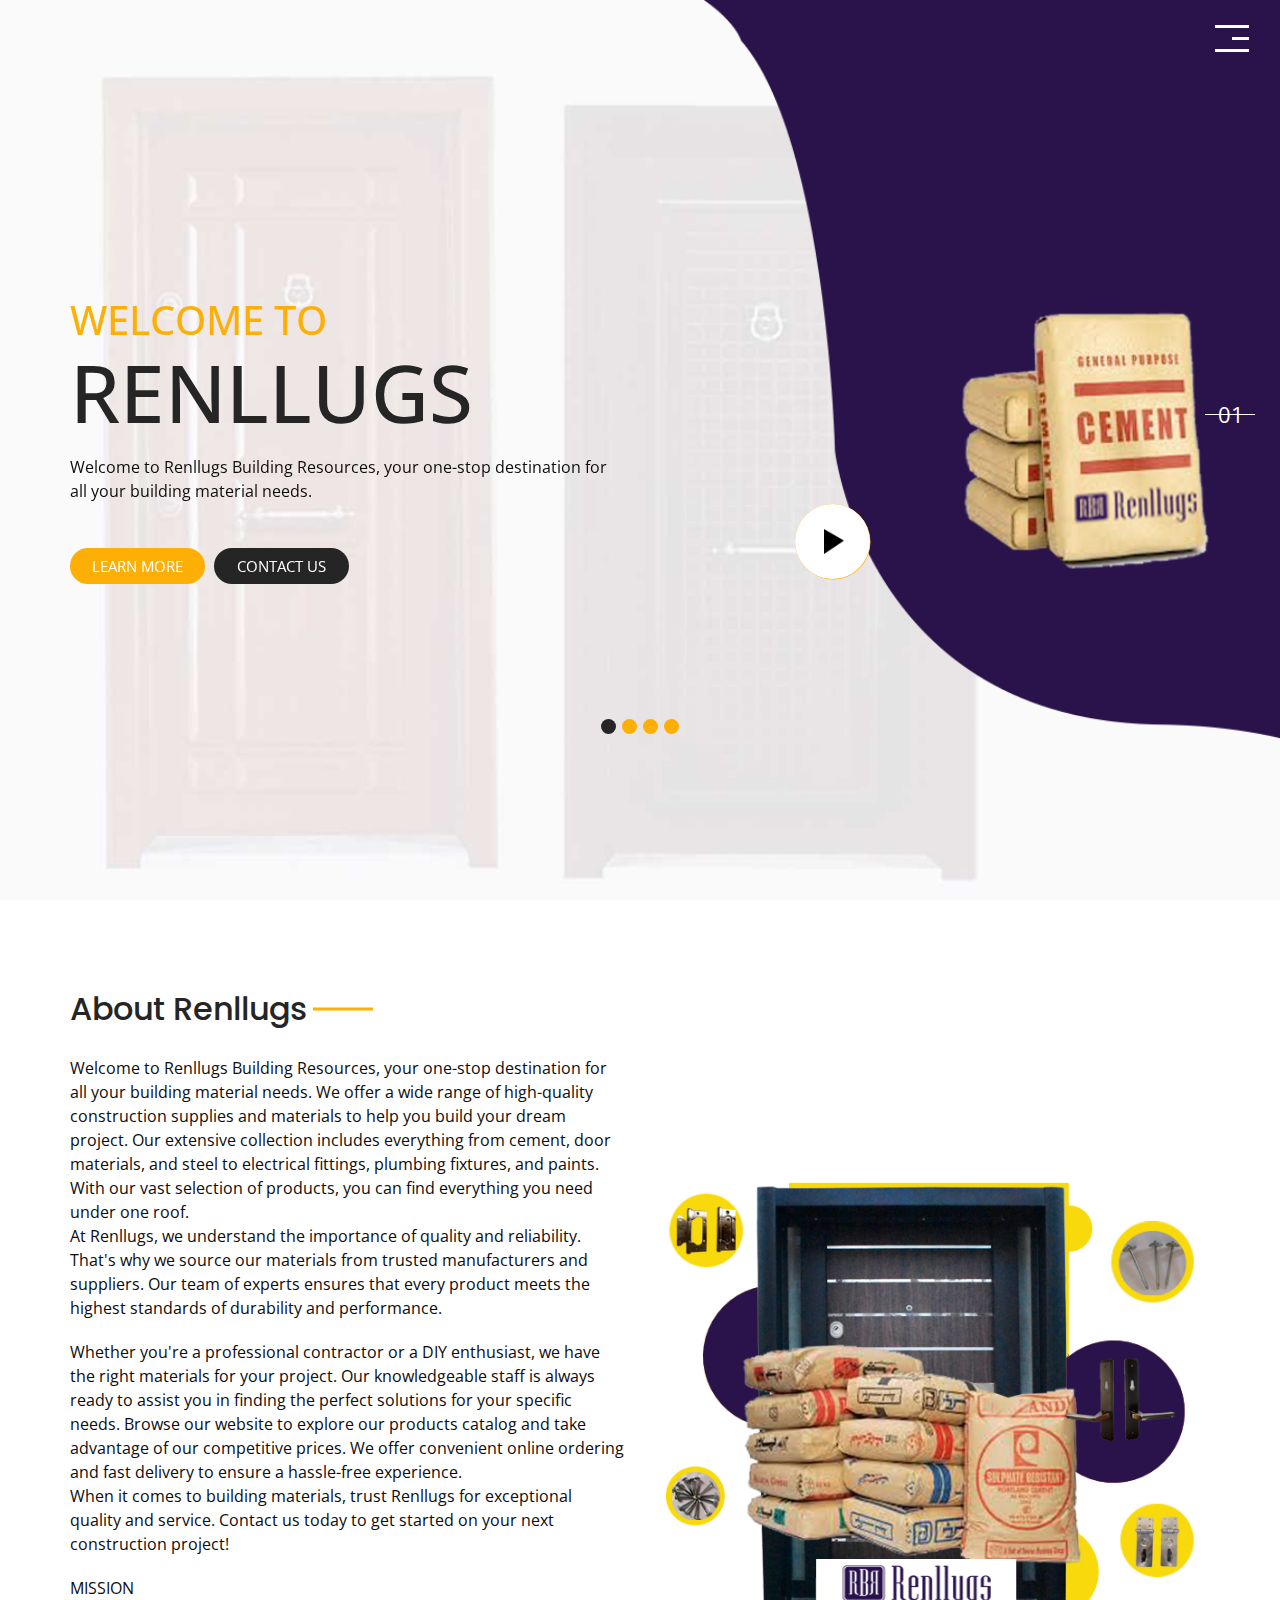
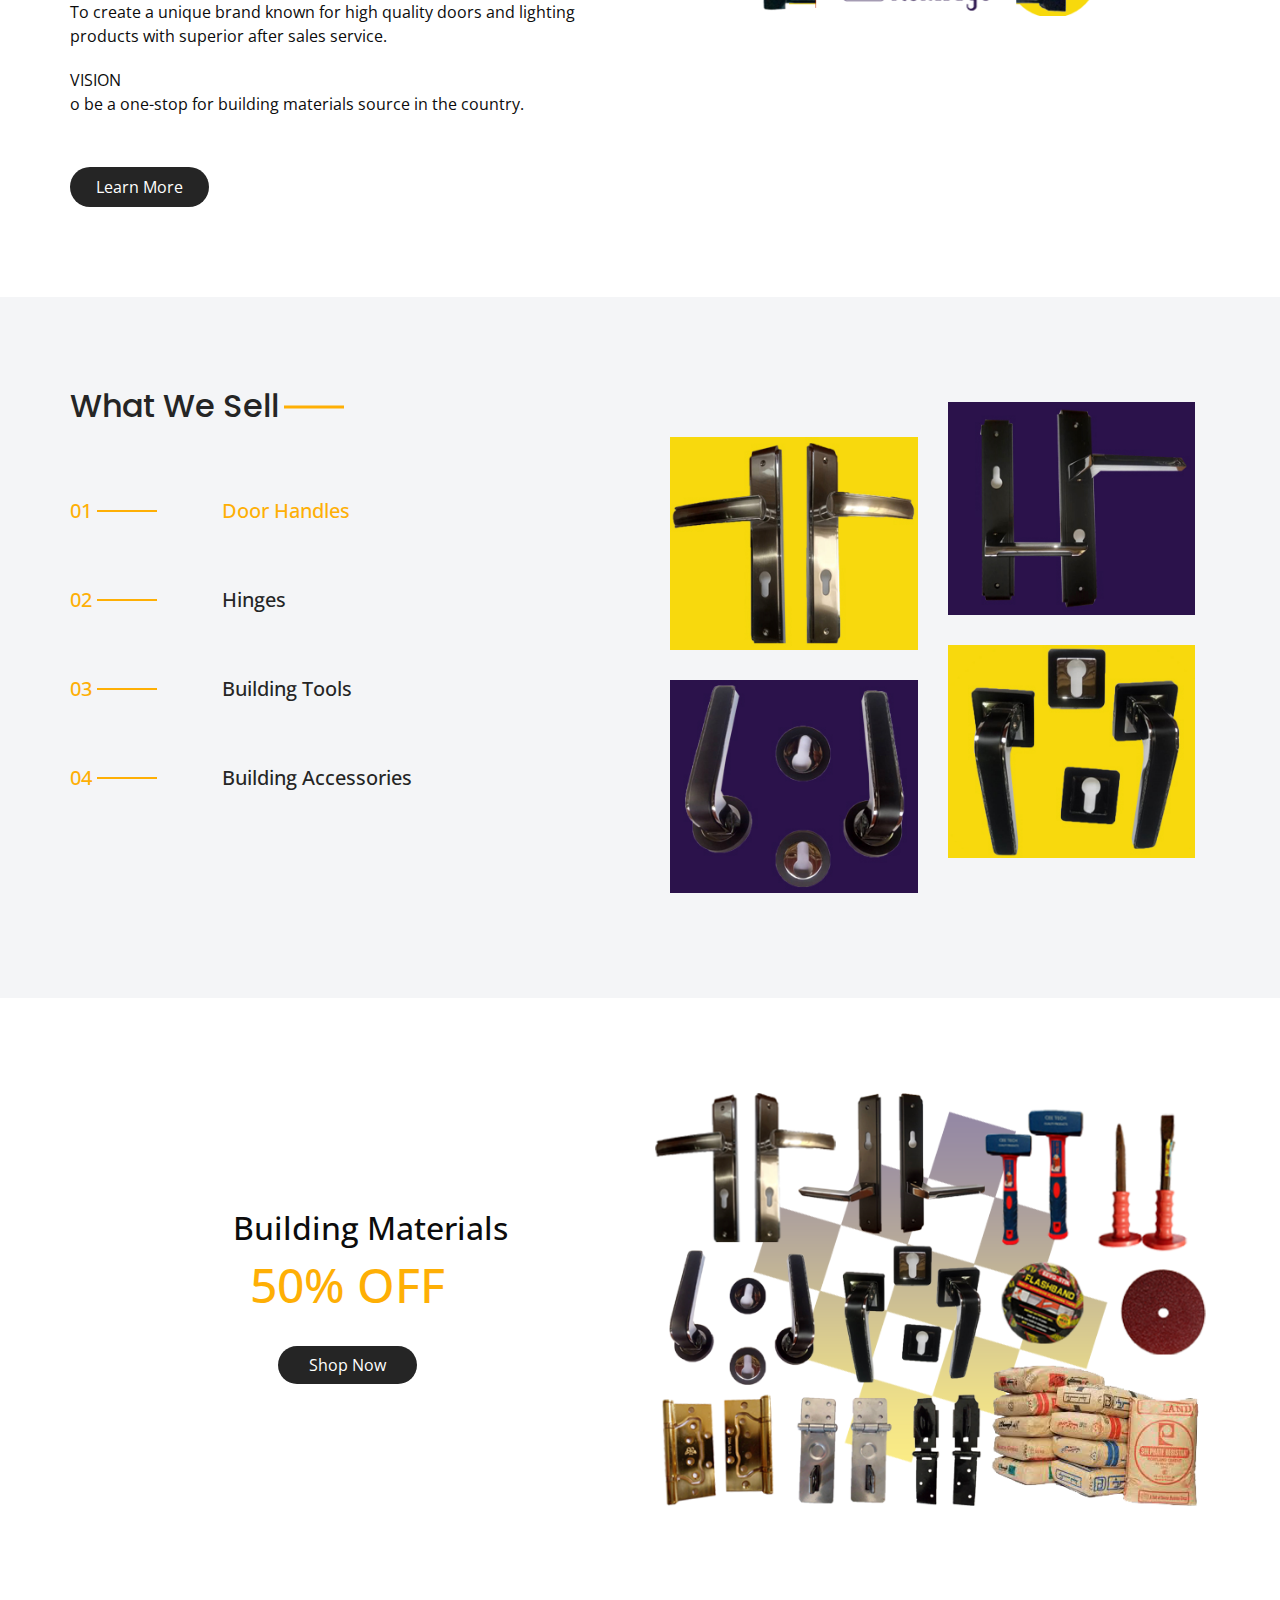
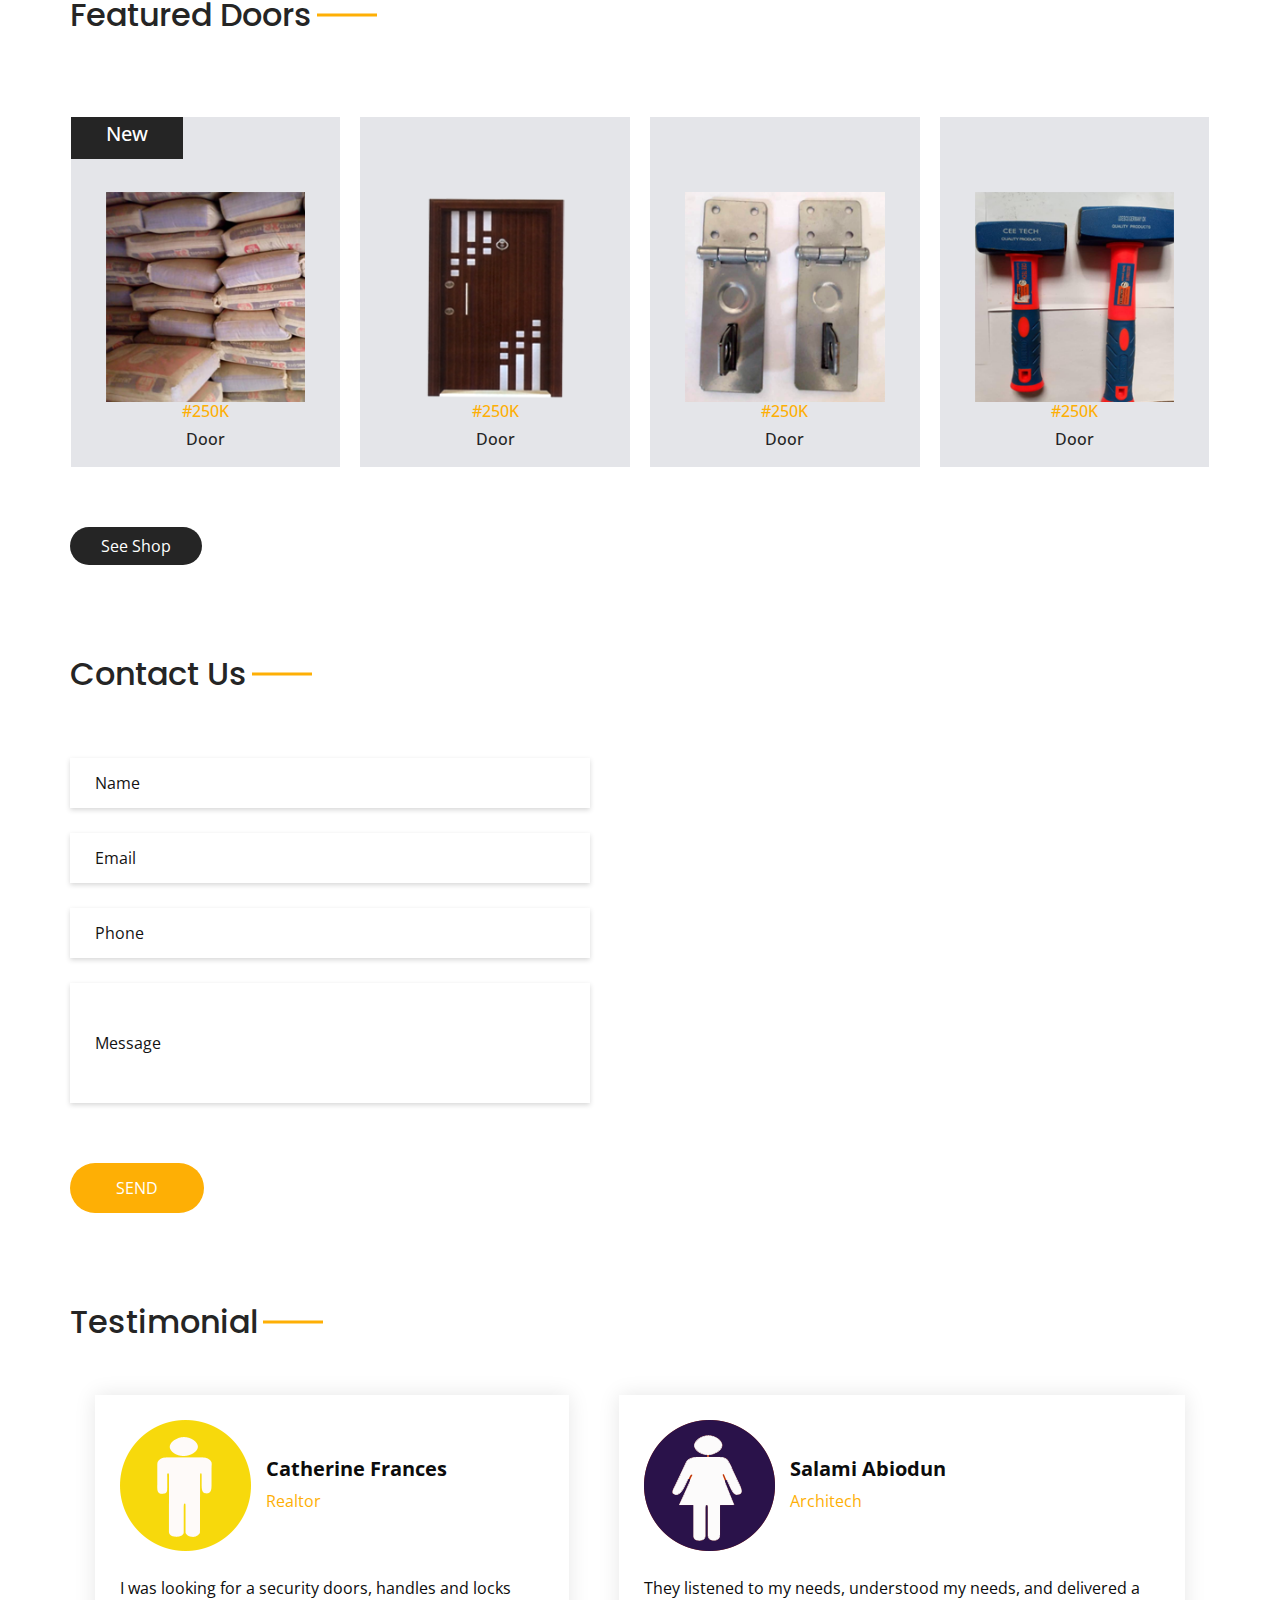
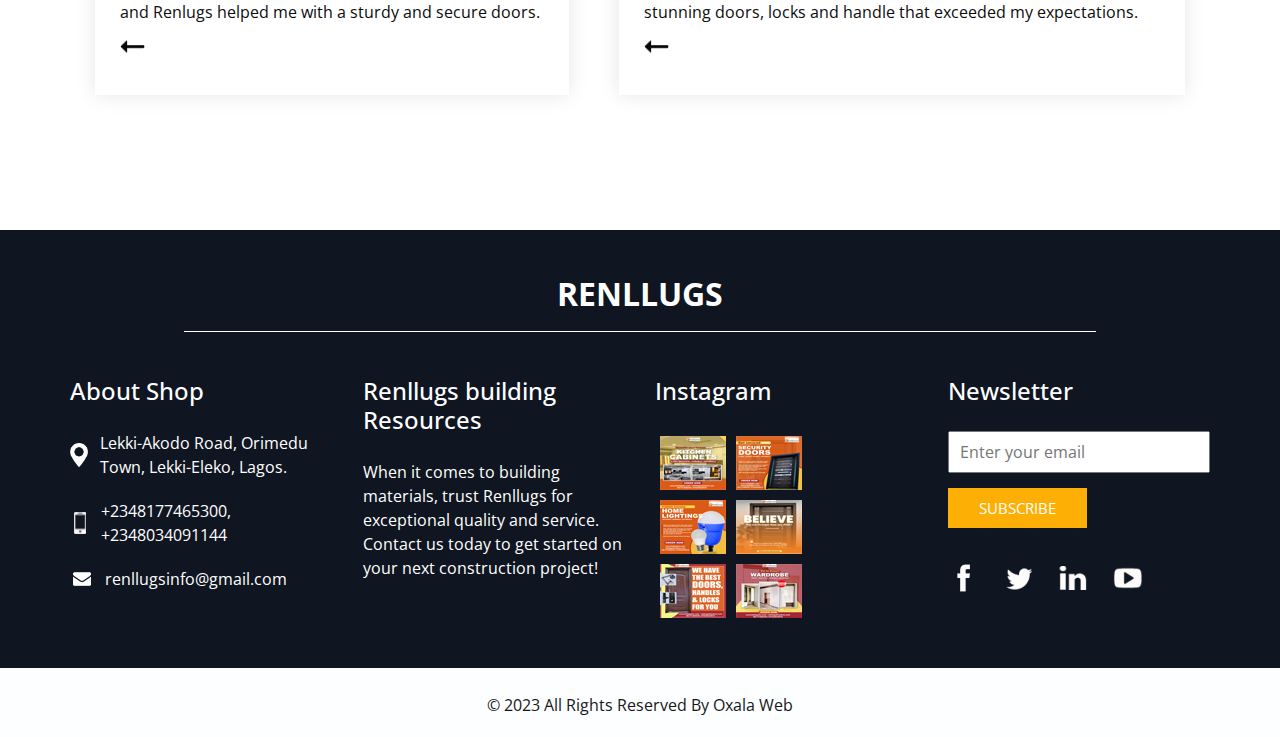
==== commit 28504dce: "images update" ====
--- a/index.html
+++ b/index.html
@@ -124,13 +124,13 @@
                 <div class="col-md-6">
                   <div class="detail-box">
                     <h1>
-                      Renllugs 
+                      Welcome to 
                       <span>
-                        Building Resources 
+                        Renllugs 
                       </span>
                     </h1>
                     <p>
-                      Renlugs building Resources are not only unique, durable, ultra-secure and weather resistant but also they tell a story of choice.
+					Welcome to Renllugs Building Resources, your one-stop destination for all your building material needs.
                     </p>
                     <div class="btn-box">
                       <a href="" class="btn-1">
@@ -156,11 +156,11 @@
                     <h1>
                       The Modern
                       <span>
-                        Kitchen
+                        Building Materials
                       </span>
                     </h1>
                     <p>
-                      Kellugs Home concept create high-end and sleek kitchen cabinets with variable designs
+                      We offer a wide range of high-quality construction supplies and materials to help you build your dream project.
                     </p>
                     <div class="btn-box">
                       <a href="" class="btn-1">
@@ -184,13 +184,13 @@
                 <div class="col-md-6">
                   <div class="detail-box">
                     <h1>
-                      Customised
+                      Door
                       <span>
-                        Wardrobe
+                        Accessories
                       </span>
                     </h1>
                     <p>
-                      Kellugs Home concept create modern, elegant and sleek kitchen cabinets for your home
+                      Our extensive collection includes everything from door handles to locks and door accessories to fittings.
                     </p>
                     <div class="btn-box">
                       <a href="" class="btn-1">
@@ -214,13 +214,13 @@
                 <div class="col-md-6">
                   <div class="detail-box">
                     <h1>
-                      Ambience
+                      Building
                       <span>
-                        Lightings
+                        Tools
                       </span>
                     </h1>
                     <p>
-                      We sell elegant, energy efficient chandeliers, ceiling fittings and lightings that turn your home or office into a bright and cozy place
+                      With our vast selection of building products, you can find everything you need under one roof.
                     </p>
                     <div class="btn-box">
                       <a href="" class="btn-1">
@@ -244,13 +244,13 @@
                 <div class="col-md-6">
                   <div class="detail-box">
                     <h1>
-                      Durable
+                      Quality
                       <span>
-                       Accessories
+                       Building Resources
                       </span>
                     </h1>
                     <p>
-                      We sell energy efficient sockets, patress, switch and fittings turn your home or office into convinient zone
+                      When it comes to building materials and resources, trust Renllugs for exceptional quality and service.
                     </p>
                     <div class="btn-box">
                       <a href="" class="btn-1">
@@ -291,14 +291,20 @@
 
             </div>
             <p>
-              The entrance to your home starts from the door. Here is where Kellugs Home concept comes
-			  in offering products that keep your home beautiful and your family safe and secure.
-			  We value the warmth of your home; that’s why we’ve made it our priority to provide
-			  good quality doors, stylish lightings and premium detailed kitchen cabinets that 
-			  are classy and affordable, also indulge even the most elegant taste.
-			  </p>
-			  <p>Stock or custom made, our team is ready to make every house unique and secure in a way a warmly home should be,
-			  Kellugs Home Concept started its business in 2011 in Lagos, Nigeria.
+              Welcome to Renllugs Building Resources, your one-stop destination for all your building material needs.
+ We offer a wide range of high-quality construction supplies and materials to help you build your dream project.
+Our extensive collection includes everything from cement, door materials, and steel to electrical fittings,
+ plumbing fixtures, and paints. With our vast selection of products, you can find everything you need under one roof.<br />
+At Renllugs, we understand the importance of quality and reliability. That's why we source our materials from trusted
+ manufacturers and suppliers. Our team of experts ensures that every product meets the highest standards of durability
+ and performance.
+            </p>
+			<p>Whether you're a professional contractor or a DIY enthusiast, we have the right materials for your project.
+ Our knowledgeable staff is always ready to assist you in finding the perfect solutions for your specific needs.
+Browse our website to explore our products catalog and take advantage of our competitive prices. 
+We offer convenient online ordering and fast delivery to ensure a hassle-free experience.<br />
+When it comes to building materials, trust Renllugs for exceptional quality and service.
+ Contact us today to get started on your next construction project!
              </p>
 			 <p>MISSION<br /> To create a unique brand known for high quality doors and lighting products with superior after sales service.</p>
 			 <p>VISION<br />o be a one-stop for building materials source in the country. </p>
@@ -342,7 +348,7 @@
                   <hr>
                   <div class="t-name">
                     <h5>
-                      Doors
+                      Door Handles
                     </h5>
                   </div>
                 </div>
@@ -356,7 +362,7 @@
                   <hr>
                   <div class="t-name">
                     <h5>
-                      Kitchen cabinets
+                      Hinges
                     </h5>
                   </div>
                 </div>
@@ -370,7 +376,7 @@
                   <hr>
                   <div class="t-name">
                     <h5>
-                     Wardrobe
+                     Building Tools
                     </h5>
                   </div>
                 </div>
@@ -384,7 +390,7 @@
                   <hr>
                   <div class="t-name">
                     <h5>
-                      lightings
+                      Building Accessories
                     </h5>
                   </div>
                 </div>
@@ -492,7 +498,7 @@
         <div class="col-md-6">
           <div class="detail-box">
             <h2>
-              Modern Door Collection
+              Building Materials
             </h2>
             <h2 class="main_heading">
               50% OFF
@@ -500,7 +506,7 @@
 
             <div class="">
               <a href="">
-                Buy Now
+                Shop Now
               </a>
             </div>
           </div>
@@ -761,11 +767,11 @@
         <div class="col-md-3">
           <div class="info_info">
             <h5>
-              Informations
+            Renllugs building Resources
             </h5>
             <p>
-              Choose from our wide selection of doors, locks and handle or kitchen cabinets,wardrobe and lights
-			  that come in different sizes and designs to suit your needs.
+              When it comes to building materials, trust Renllugs for exceptional quality and service.
+			  Contact us today to get started on your next construction project!
             </p>
           </div>
         </div>
--- a/css/responsive.css
+++ b/css/responsive.css
@@ -60,7 +60,7 @@
 
   .hero_area::after {
     background-image: none;
-    background-color: #1fd778;
+    background-color: #cacad3;
     width: 100%;
     height: 450px;
   }
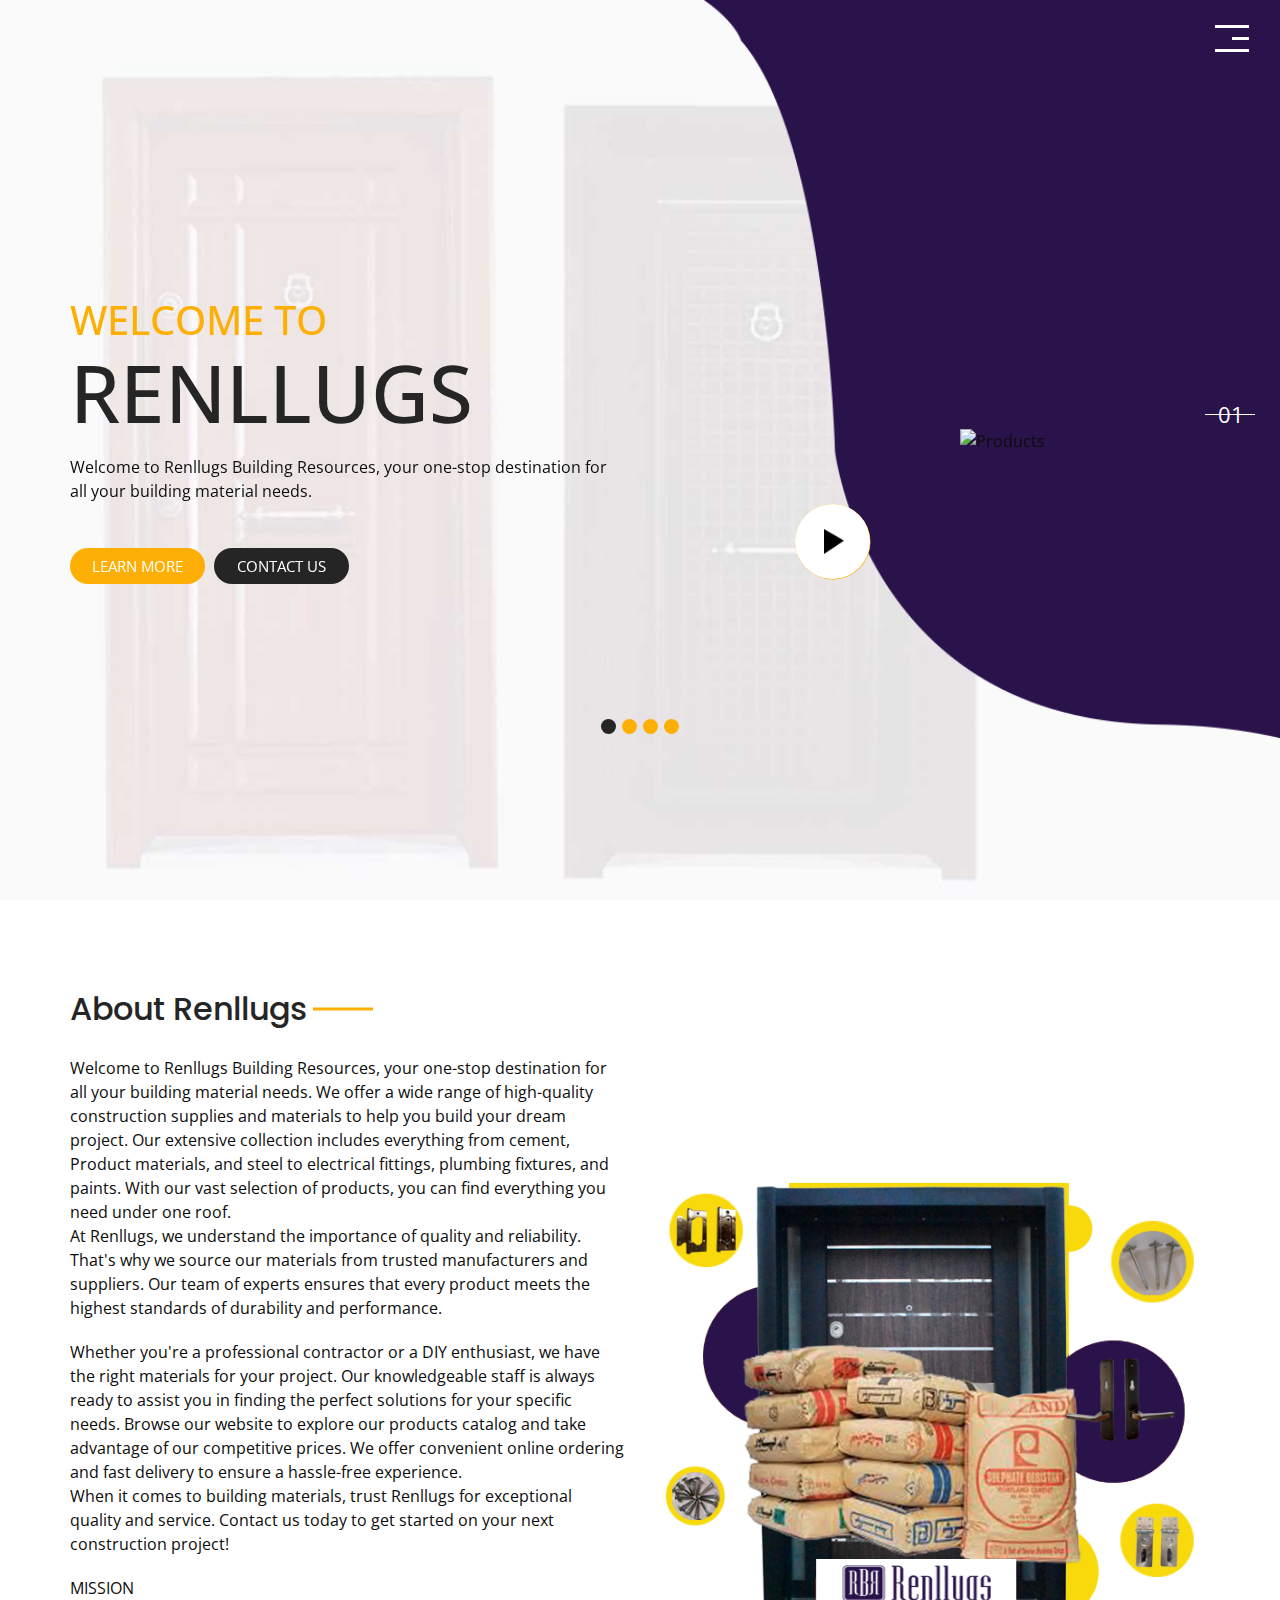
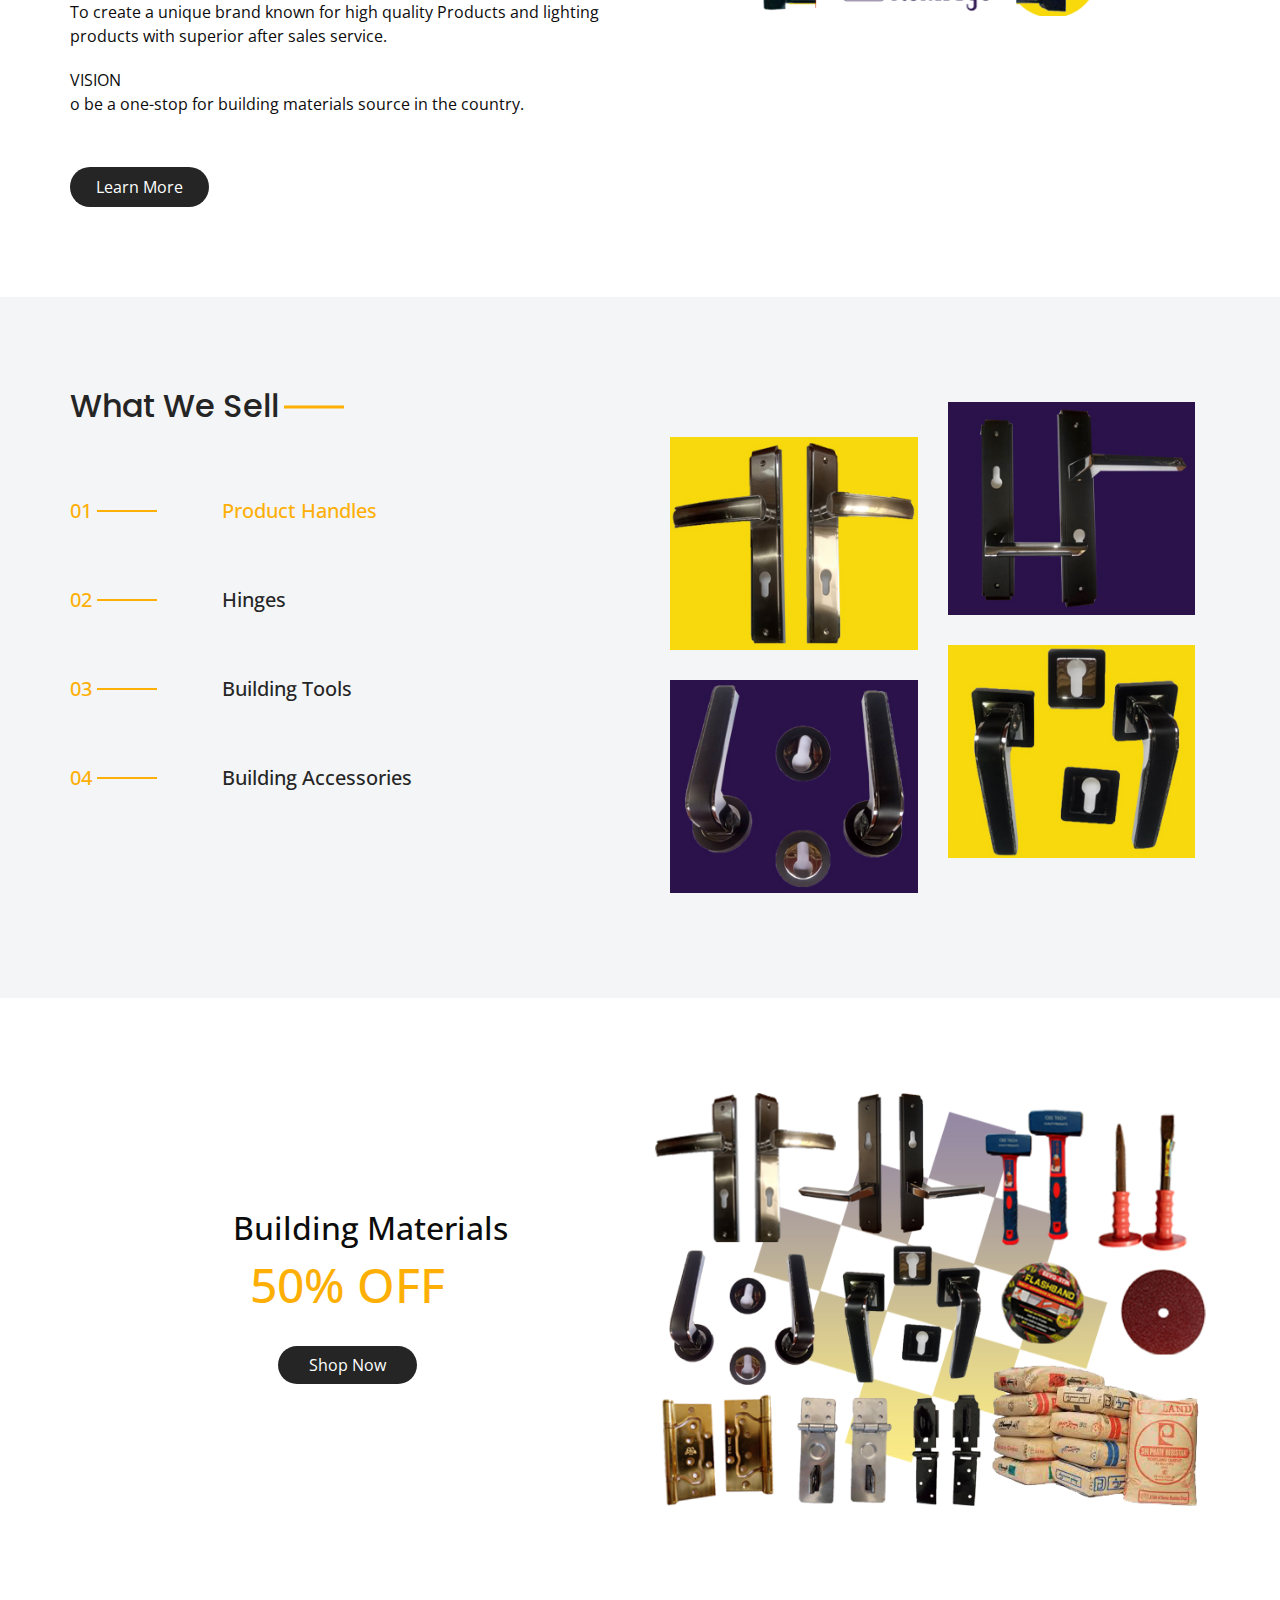
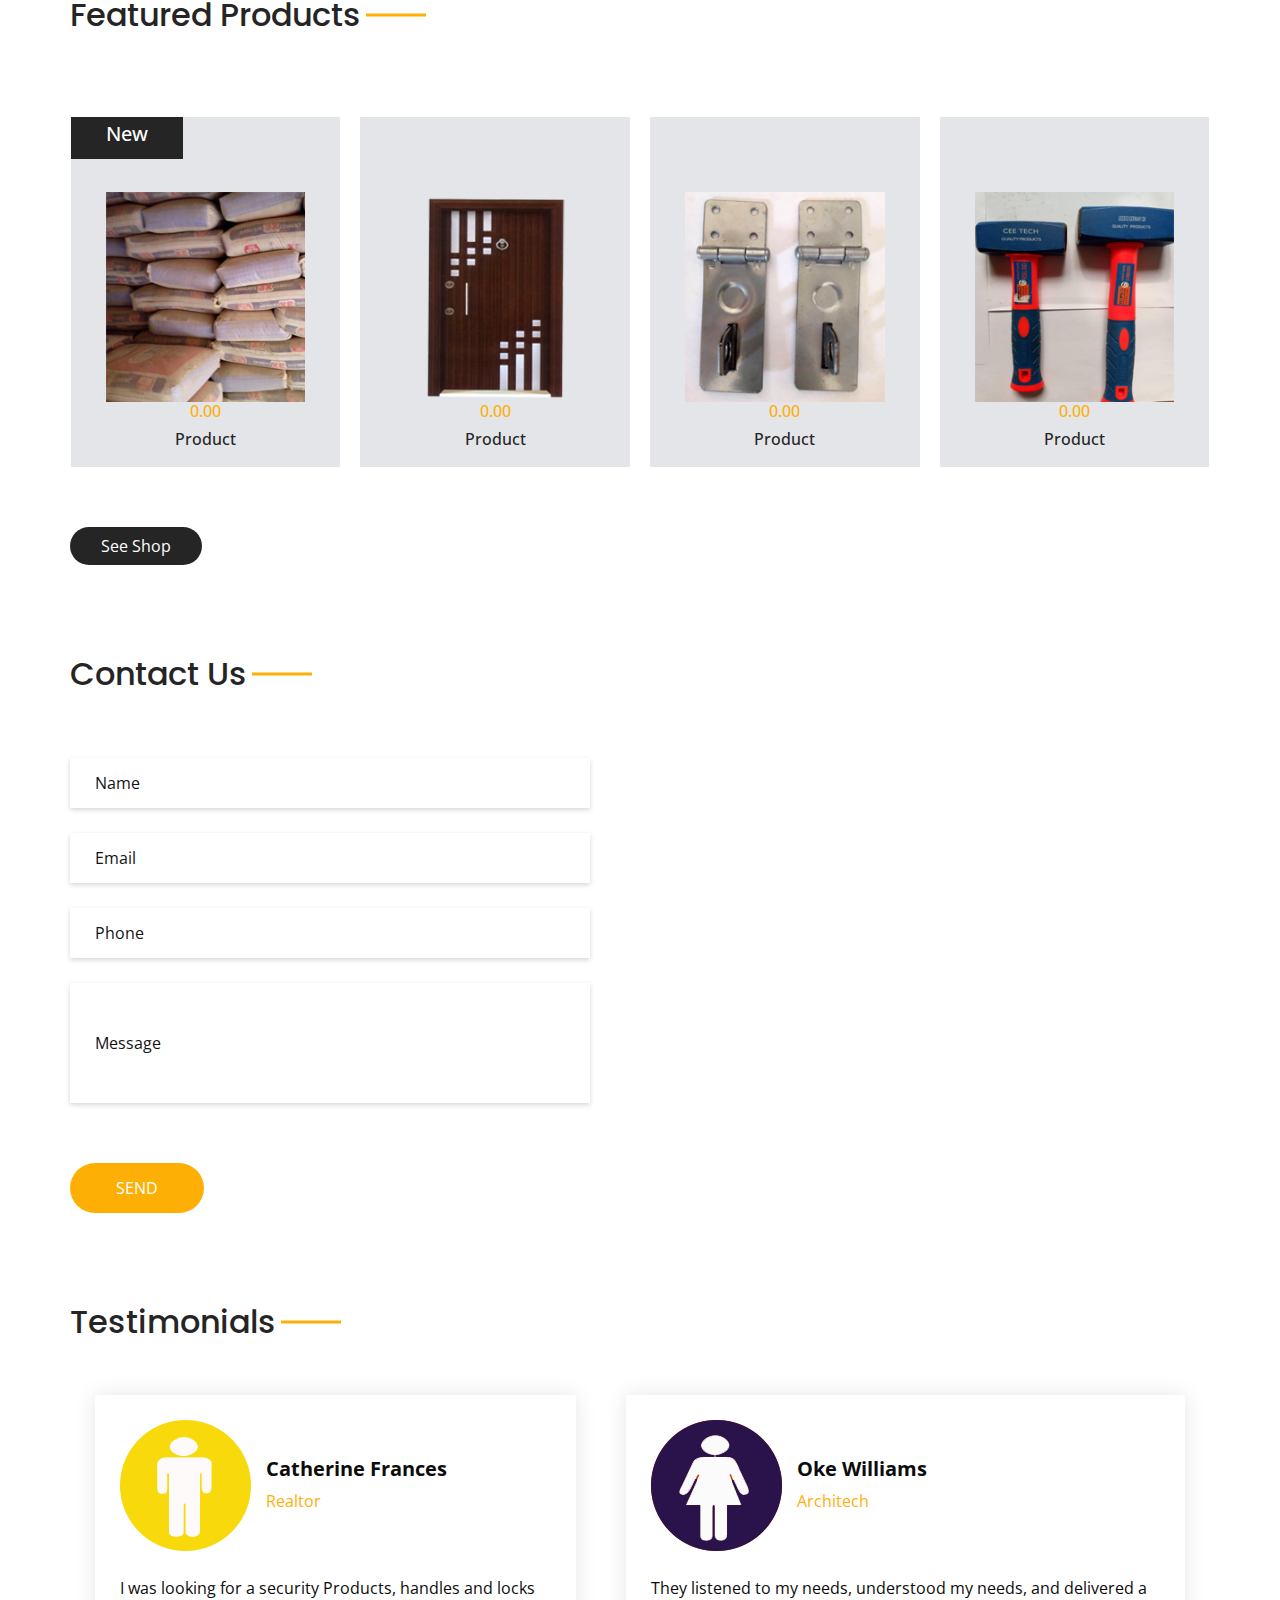
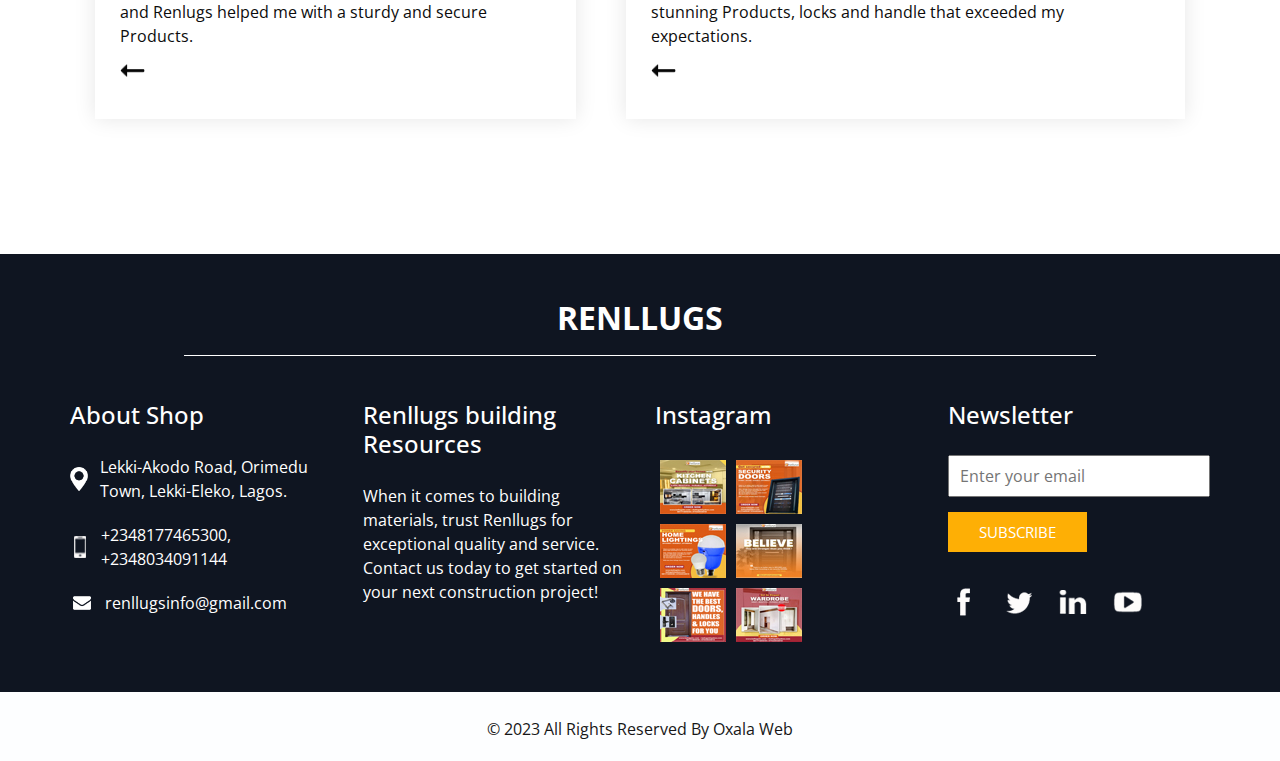
==== commit b23c461f: "products and chats" ====
--- a/index.html
+++ b/index.html
@@ -58,7 +58,7 @@
                 <a class="nav-link" href="furniture.html"> Products </a>
               </li>
               <li class="nav-item">
-                <a class="nav-link" href="contact.html">Contact us</a>
+                <a class="nav-link" href="https://wa.me/2348034091144">Contact us</a>
               </li>
             </ul>
             <div class="user_option">
@@ -144,7 +144,7 @@
                 </div>
                 <div class="col-md-6 img-container">
                   <div class="img-box">
-                    <img src="images/doors.png" alt="doors">
+                    <img src="images/Products.png" alt="Products">
                   </div>
                 </div>
               </div>
@@ -184,13 +184,13 @@
                 <div class="col-md-6">
                   <div class="detail-box">
                     <h1>
-                      Door
+                      Product
                       <span>
                         Accessories
                       </span>
                     </h1>
                     <p>
-                      Our extensive collection includes everything from door handles to locks and door accessories to fittings.
+                      Our extensive collection includes everything from Product handles to locks and Product accessories to fittings.
                     </p>
                     <div class="btn-box">
                       <a href="" class="btn-1">
@@ -293,7 +293,7 @@
             <p>
               Welcome to Renllugs Building Resources, your one-stop destination for all your building material needs.
  We offer a wide range of high-quality construction supplies and materials to help you build your dream project.
-Our extensive collection includes everything from cement, door materials, and steel to electrical fittings,
+Our extensive collection includes everything from cement, Product materials, and steel to electrical fittings,
  plumbing fixtures, and paints. With our vast selection of products, you can find everything you need under one roof.<br />
 At Renllugs, we understand the importance of quality and reliability. That's why we source our materials from trusted
  manufacturers and suppliers. Our team of experts ensures that every product meets the highest standards of durability
@@ -306,7 +306,7 @@
 When it comes to building materials, trust Renllugs for exceptional quality and service.
  Contact us today to get started on your next construction project!
              </p>
-			 <p>MISSION<br /> To create a unique brand known for high quality doors and lighting products with superior after sales service.</p>
+			 <p>MISSION<br /> To create a unique brand known for high quality Products and lighting products with superior after sales service.</p>
 			 <p>VISION<br />o be a one-stop for building materials source in the country. </p>
             <a href="">
               Learn More
@@ -348,7 +348,7 @@
                   <hr>
                   <div class="t-name">
                     <h5>
-                      Door Handles
+                      Product Handles
                     </h5>
                   </div>
                 </div>
@@ -529,7 +529,7 @@
     <div class="container">
       <div class="heading_container">
         <h2>
-          Featured Doors
+          Featured Products
         </h2>
       </div>
       <div class="brand_container layout_padding2">
@@ -545,10 +545,10 @@
             </div>
             <div class="detail-box">
               <h6 class="price">
-                #250K
+                0.00
               </h6>
               <h6>
-                 Door
+                 Product
               </h6>
             </div>
           </a>
@@ -560,10 +560,10 @@
             </div>
             <div class="detail-box">
               <h6 class="price">
-                #250K
+                0.00
               </h6>
               <h6>
-                 Door
+                 Product
               </h6>
             </div>
           </a>
@@ -575,10 +575,10 @@
             </div>
             <div class="detail-box">
               <h6 class="price">
-                #250K
+                0.00
               </h6>
               <h6>
-                Door
+                Product
               </h6>
             </div>
           </a>
@@ -590,16 +590,16 @@
             </div>
             <div class="detail-box">
               <h6 class="price">
-                #250K
+                0.00
               </h6>
               <h6>
-                 Door
+                 Product
               </h6>
             </div>
           </a>
         </div>
       </div>
-      <a href="" class="brand-btn">
+      <a href="shop.html" class="brand-btn">
         See Shop
       </a>
     </div>
@@ -644,7 +644,7 @@
           <div class="map_container">
             <div class="map-responsive">
               <iframe
-                src="https://www.google.com/maps/embed/v1/place?key=AIzaSyA0s1a7phLN0iaD6-UE7m4qP-z21pH0eSc&q=Eiffel+Tower+Paris+France"
+                src="https://maps.app.goo.gl/ceYFb2G1QCTnwt9S7"
                 width="600" height="300" frameborder="0" style="border:0; width: 100%; height:100%"
                 allowfullscreen></iframe>
             </div>
@@ -661,7 +661,7 @@
     <div class="container">
       <div class="heading_container">
         <h2>
-          Testimonial
+          Testimonials
         </h2>
       </div>
     </div>
@@ -684,7 +684,7 @@
           </div>
           <div class="detail">
             <p>
-              I was looking for a security doors, handles and locks and  Renlugs helped me with a sturdy and secure doors. 
+              I was looking for a security Products, handles and locks and  Renlugs helped me with a sturdy and secure Products. 
             </p>
             <div>
               <div class="arrow_img">
@@ -699,7 +699,7 @@
             </div>
             <div class="name">
               <h5>
-               Salami Abiodun
+               Oke Williams
               </h5>
               <p>
                 Architech
@@ -709,7 +709,7 @@
           </div>
           <div class="detail">
             <p>
-              They listened to my needs, understood my needs, and delivered a stunning doors, locks and handle that exceeded my expectations.
+              They listened to my needs, understood my needs, and delivered a stunning Products, locks and handle that exceeded my expectations.
             </p>
             <div>
               <div class="arrow_img">
@@ -914,8 +914,16 @@
 
     })
   </script>
+  
+  
+<script async src='https://d2mpatx37cqexb.cloudfront.net/delightchat-whatsapp-widget/embeds/embed.min.js'></script>
+        <script>
+          var wa_btnSetting = {"btnColor":"#16BE45","ctaText":"WhatsApp Us","cornerRadius":40,"marginBottom":20,"marginLeft":20,"marginRight":20,"btnPosition":"right","whatsAppNumber":"","welcomeMessage":"Welcome to Renllugs Building Resources.\nLet's know how we can help you.","zIndex":999999,"btnColorScheme":"light"};
+          window.onload = () => {
+            _waEmbed(wa_btnSetting);
+          };
+        </script>
 
 </body>
-</body>
 
 </html>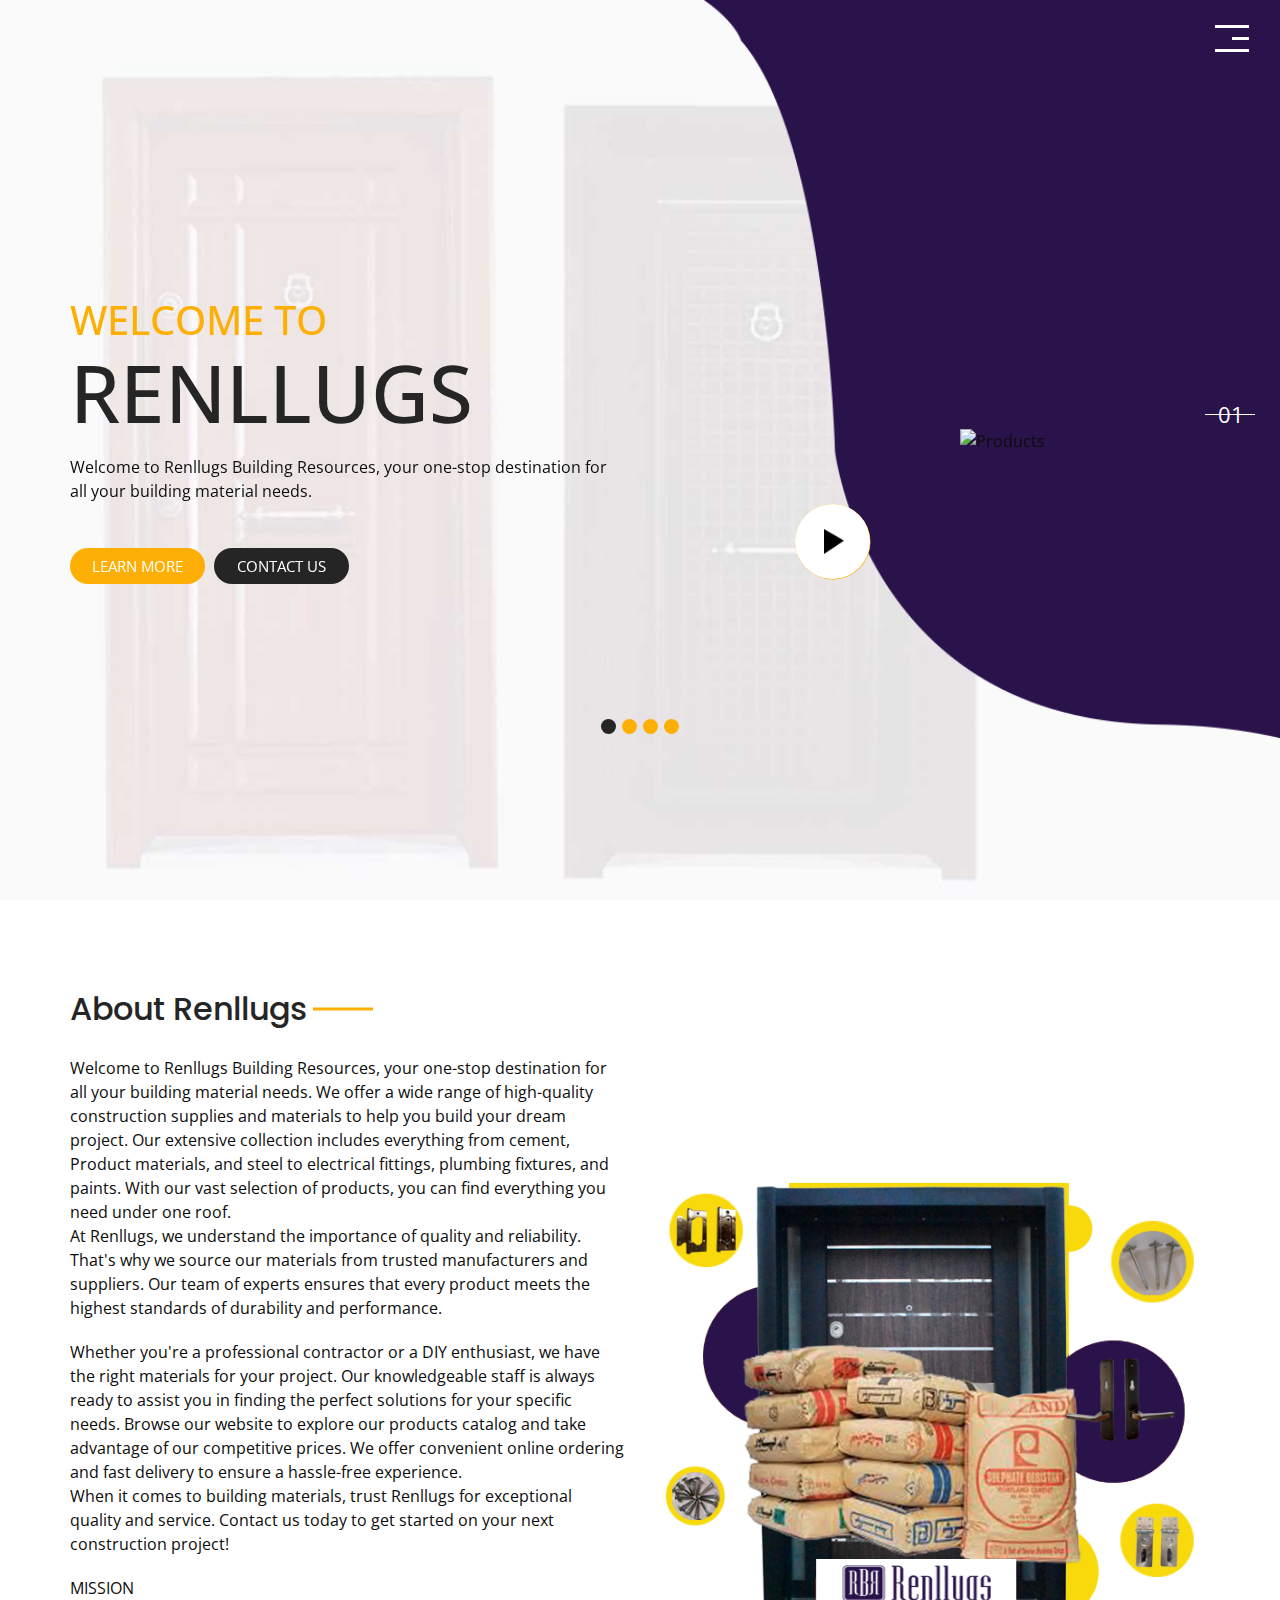
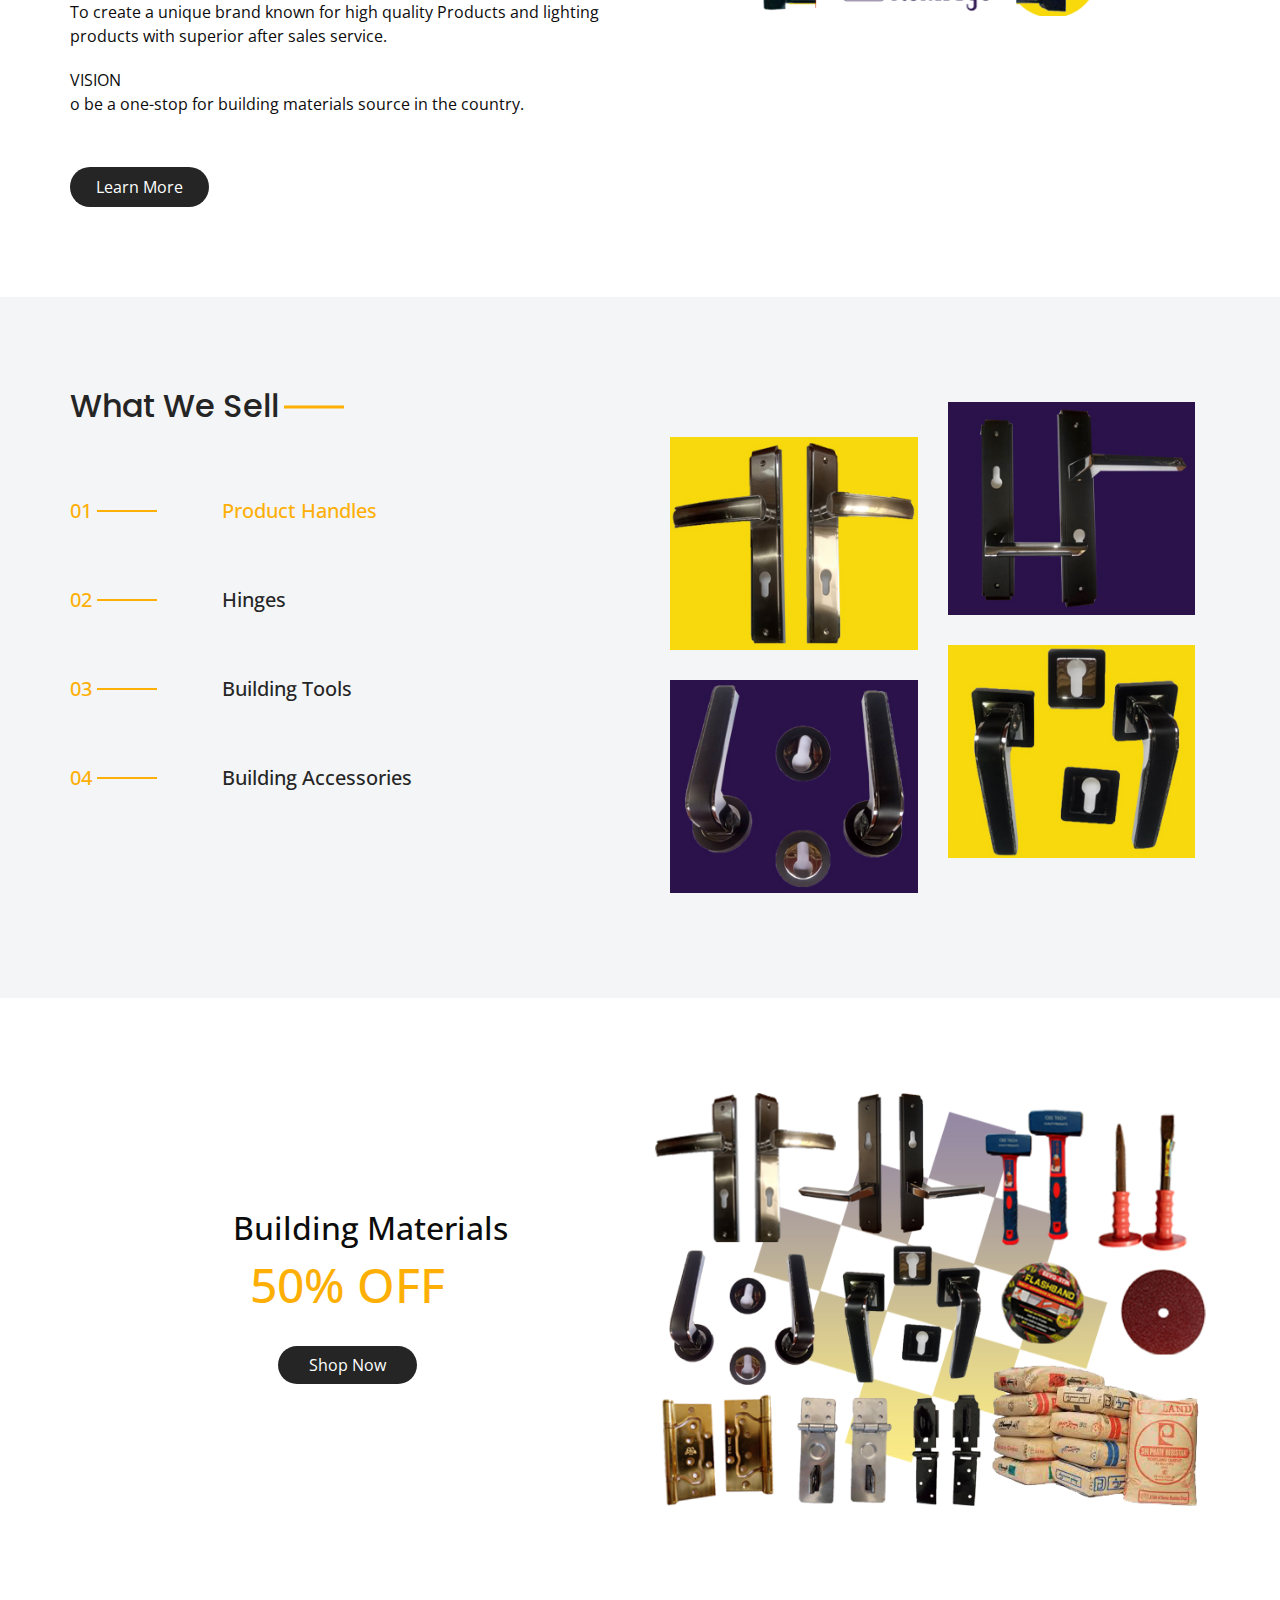
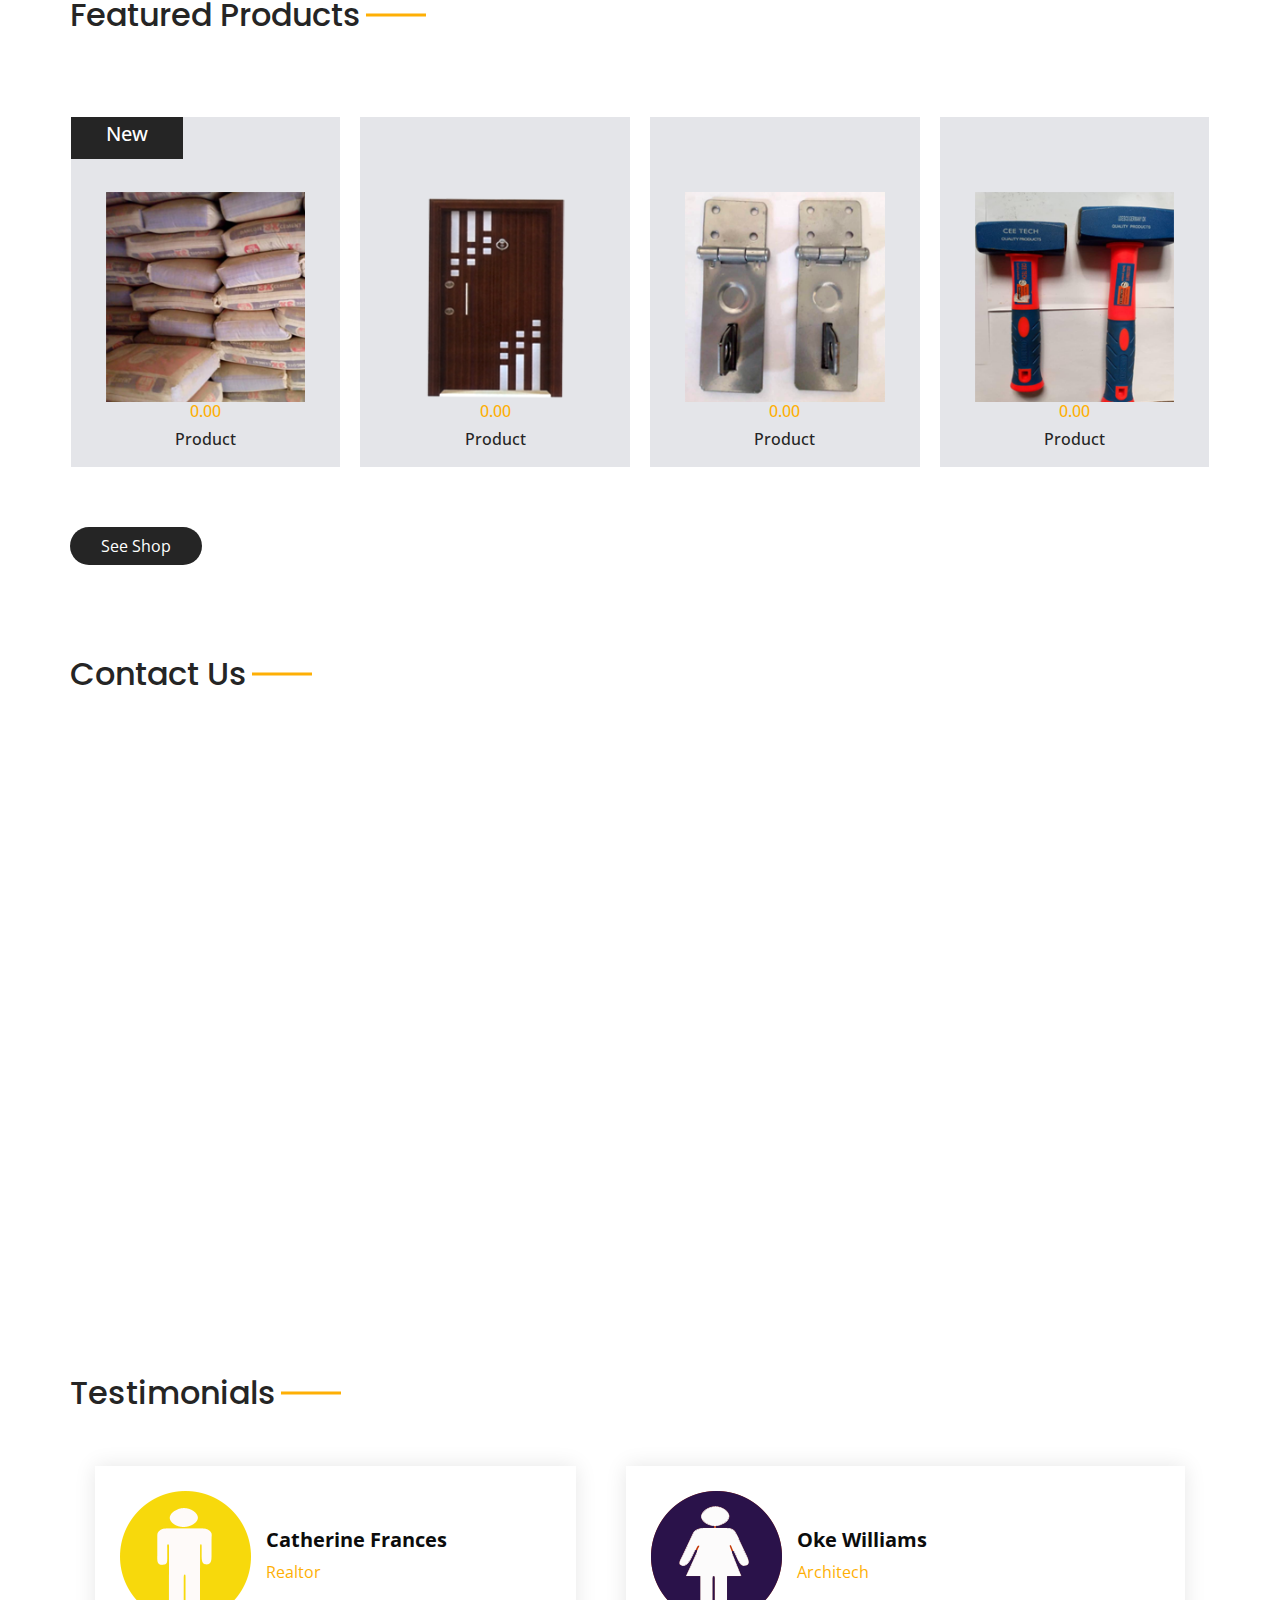
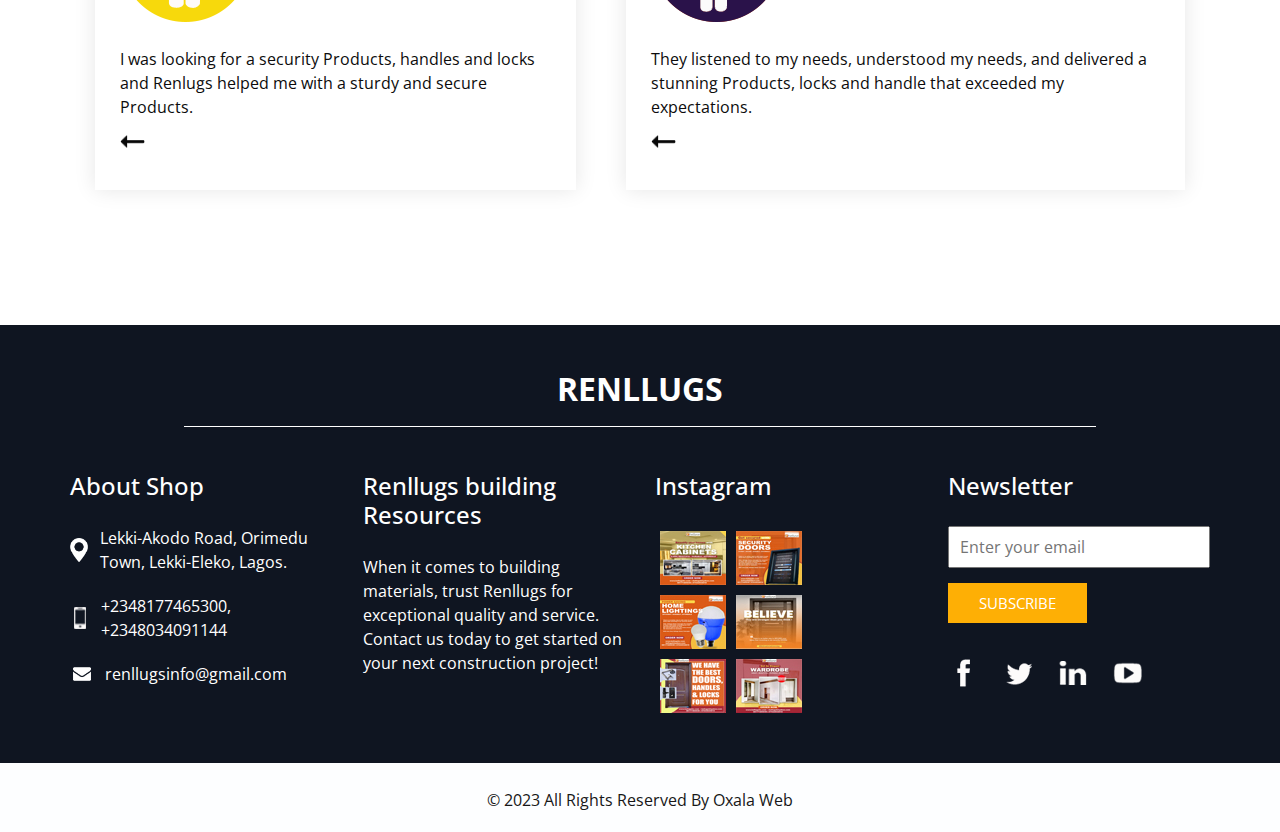
==== commit 4bf33c53: "update 2" ====
--- a/index.html
+++ b/index.html
@@ -621,30 +621,14 @@
       <div class="row">
         <div class="col-md-6">
           <form action="">
-            <div>
-              <input type="text" placeholder="Name" />
-            </div>
-            <div>
-              <input type="email" placeholder="Email" />
-            </div>
-            <div>
-              <input type="text" placeholder="Phone" />
-            </div>
-            <div>
-              <input type="text" class="message-box" placeholder="Message" />
-            </div>
-            <div class="d-flex ">
-              <button>
-                SEND
-              </button>
-            </div>
+            <iframe src="https://docs.google.com/forms/d/e/1FAIpQLSd2yeHAY3tXuDrSMECtgBaShiVnyTfiCHcufcrAnpjjDhEVDA/viewform?embedded=true" width="500" height="520" frameborder="0" marginheight="0" marginwidth="0">Loading…</iframe>
           </form>
         </div>
         <div class="col-md-6">
           <div class="map_container">
             <div class="map-responsive">
               <iframe
-                src="https://maps.app.goo.gl/ceYFb2G1QCTnwt9S7"
+                src="https://www.google.com/maps/embed?pb=!1m18!1m12!1m3!1d3964.665892815752!2d3.9289037744652195!3d6.436939724164296!2m3!1f0!2f0!3f0!3m2!1i1024!2i768!4f13.1!3m3!1m2!1s0x10394dfa701012c7%3A0xc463eb1b8920aa45!2sIBEJU-LEKKI%20DJSPAM%20STREET%20AKODO!5e0!3m2!1sen!2sng!4v1698079171213!5m2!1sen!2sng"
                 width="600" height="300" frameborder="0" style="border:0; width: 100%; height:100%"
                 allowfullscreen></iframe>
             </div>
@@ -918,7 +902,7 @@
   
 <script async src='https://d2mpatx37cqexb.cloudfront.net/delightchat-whatsapp-widget/embeds/embed.min.js'></script>
         <script>
-          var wa_btnSetting = {"btnColor":"#16BE45","ctaText":"WhatsApp Us","cornerRadius":40,"marginBottom":20,"marginLeft":20,"marginRight":20,"btnPosition":"right","whatsAppNumber":"","welcomeMessage":"Welcome to Renllugs Building Resources.\nLet's know how we can help you.","zIndex":999999,"btnColorScheme":"light"};
+          var wa_btnSetting = {"btnColor":"#16BE45","ctaText":"WhatsApp Us","cornerRadius":40,"marginBottom":20,"marginLeft":20,"marginRight":20,"btnPosition":"right","whatsAppNumber":"2348034091144","welcomeMessage":"Welcome to Renllugs Building Resources.\nLet's know how we can help you.","zIndex":999999,"btnColorScheme":"light"};
           window.onload = () => {
             _waEmbed(wa_btnSetting);
           };
